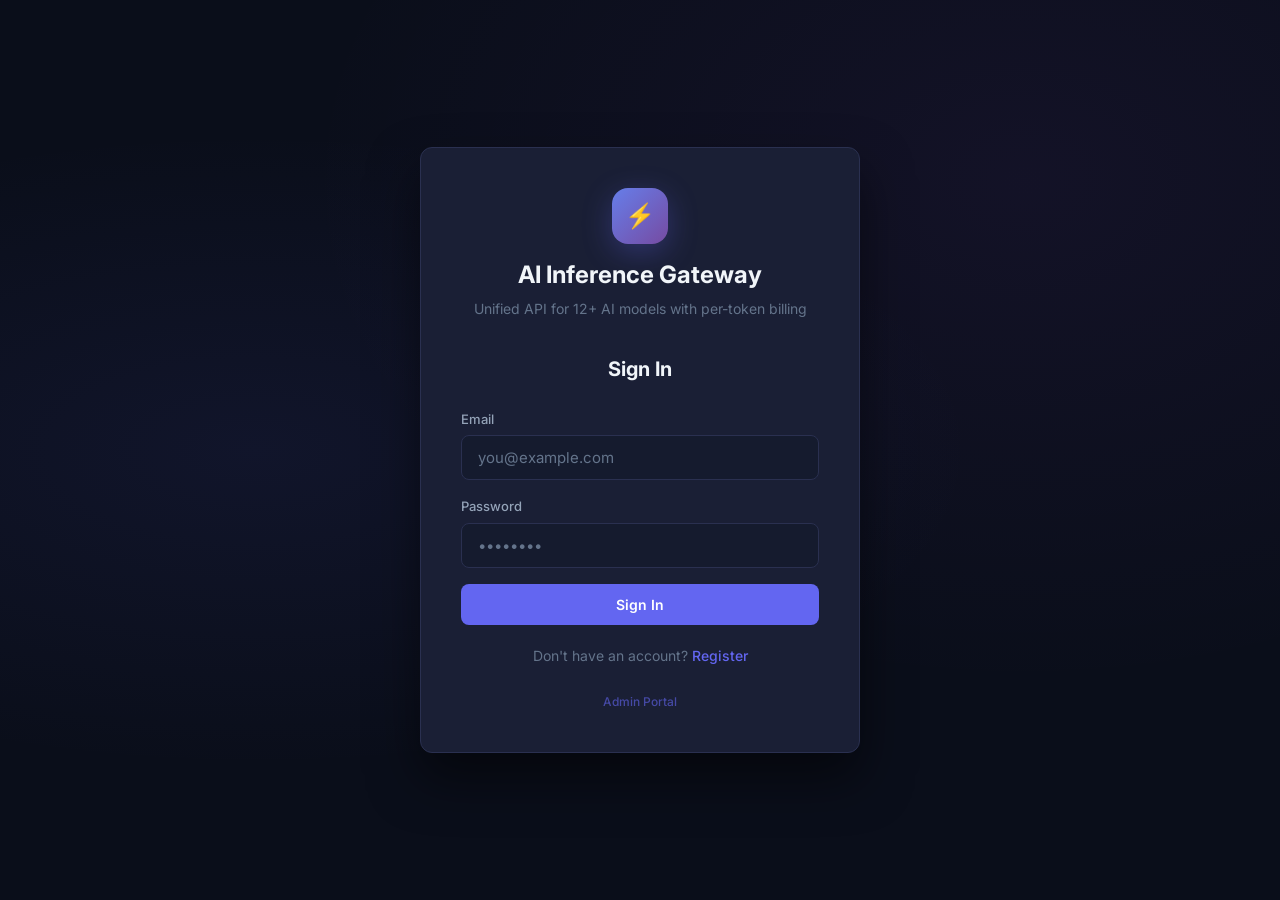
==== dashboard/index.html @ 4029fe37 "add dashboard" ====
<!DOCTYPE html>
<html lang="en">

<head>
    <meta charset="UTF-8">
    <meta name="viewport" content="width=device-width, initial-scale=1.0">
    <title>AI Inference Gateway — Dashboard</title>
    <meta name="description" content="Manage your AI inference API keys, usage, and billing.">
    <link rel="preconnect" href="https://fonts.googleapis.com">
    <link href="https://fonts.googleapis.com/css2?family=Inter:wght@300;400;500;600;700&display=swap" rel="stylesheet">
    <link rel="stylesheet" href="styles.css">
</head>

<body>
    <!-- Auth Screen -->
    <div id="auth-screen" class="auth-screen">
        <div class="auth-card">
            <div class="auth-logo">
                <div class="logo-icon">⚡</div>
                <h1>AI Inference Gateway</h1>
                <p class="subtitle">Unified API for 12+ AI models with per-token billing</p>
            </div>
            <div id="login-form" class="auth-form">
                <h2>Sign In</h2>
                <div class="form-group">
                    <label>Email</label>
                    <input type="email" id="login-email" placeholder="you@example.com" autocomplete="email">
                </div>
                <div class="form-group">
                    <label>Password</label>
                    <input type="password" id="login-password" placeholder="••••••••" autocomplete="current-password">
                </div>
                <button onclick="login()" class="btn btn-primary btn-full">Sign In</button>
                <div class="auth-switch">
                    Don't have an account? <a onclick="showRegister()">Register</a><br><br>
                    <a href="admin.html" style="font-size: 0.75rem; opacity: 0.6;">Admin Portal</a>
                </div>
            </div>
            <div id="register-form" class="auth-form" style="display:none">
                <h2>Create Account</h2>
                <div class="form-group">
                    <label>Email</label>
                    <input type="email" id="reg-email" placeholder="you@example.com">
                </div>
                <div class="form-group">
                    <label>Password</label>
                    <input type="password" id="reg-password" placeholder="Min 8 characters">
                </div>
                <div class="form-group">
                    <label>Display Name</label>
                    <input type="text" id="reg-name" placeholder="Your name">
                </div>
                <button onclick="register()" class="btn btn-primary btn-full">Create Account</button>
                <p class="auth-switch">Already have an account? <a onclick="showLogin()">Sign in</a></p>
            </div>
            <div id="api-key-reveal" class="api-key-reveal" style="display:none">
                <div class="alert alert-success">
                    <h3>🎉 Account Created!</h3>
                    <p>Your API key (save it now — it won't be shown again):</p>
                    <div class="api-key-box">
                        <code id="new-api-key"></code>
                        <button onclick="copyKey()" class="btn btn-sm">Copy</button>
                    </div>
                    <button onclick="proceedToDashboard()" class="btn btn-primary" style="margin-top:1rem">Continue to
                        Dashboard →</button>
                </div>
            </div>
            <div id="auth-error" class="alert alert-error" style="display:none"></div>
        </div>
    </div>

    <!-- Dashboard -->
    <div id="dashboard" class="dashboard" style="display:none">
        <!-- Sidebar -->
        <nav class="sidebar">
            <div class="sidebar-header">
                <div class="logo-icon small">⚡</div>
                <span>AI Gateway</span>
            </div>
            <ul class="nav-links">
                <li><a onclick="showTab('overview')" class="nav-link active" data-tab="overview">📊 Overview</a></li>
                <li><a onclick="showTab('keys')" class="nav-link" data-tab="keys">🔑 API Keys</a></li>
                <li><a onclick="showTab('usage')" class="nav-link" data-tab="usage">📈 Usage</a></li>
                <li><a onclick="showTab('billing')" class="nav-link" data-tab="billing">💳 Billing</a></li>
                <li><a onclick="showTab('docs')" class="nav-link" data-tab="docs">📚 API Docs</a></li>
            </ul>
            <div class="sidebar-footer">
                <div class="user-info">
                    <span id="user-email"></span>
                </div>
                <button onclick="logout()" class="btn btn-sm btn-ghost">Sign Out</button>
            </div>
        </nav>

        <!-- Main Content -->
        <main class="main-content">
            <!-- Overview Tab -->
            <section id="tab-overview" class="tab-content active">
                <div class="page-header">
                    <h1>Dashboard</h1>
                    <div class="balance-badge">
                        <span class="balance-label">Credits</span>
                        <span id="balance-display" class="balance-amount">—</span>
                    </div>
                </div>
                <div class="stats-grid">
                    <div class="stat-card gradient-blue">
                        <div class="stat-icon">🪙</div>
                        <div class="stat-info">
                            <div class="stat-value" id="stat-balance">—</div>
                            <div class="stat-label">Credit Balance</div>
                        </div>
                    </div>
                    <div class="stat-card gradient-purple">
                        <div class="stat-icon">📨</div>
                        <div class="stat-info">
                            <div class="stat-value" id="stat-requests">—</div>
                            <div class="stat-label">Requests (30d)</div>
                        </div>
                    </div>
                    <div class="stat-card gradient-green">
                        <div class="stat-icon">🔤</div>
                        <div class="stat-info">
                            <div class="stat-value" id="stat-tokens">—</div>
                            <div class="stat-label">Tokens Used (30d)</div>
                        </div>
                    </div>
                    <div class="stat-card gradient-orange">
                        <div class="stat-icon">⚡</div>
                        <div class="stat-info">
                            <div class="stat-value" id="stat-models">12+</div>
                            <div class="stat-label">Available Models</div>
                        </div>
                    </div>
                </div>

                <div class="card" style="margin-top:2rem">
                    <h2>Quick Start</h2>
                    <div class="code-block">
                        <pre><code>curl <span id="api-base-url"></span>/v1/chat/completions \
  -H "Content-Type: application/json" \
  -H "Authorization: Bearer YOUR_API_KEY" \
  -d '{
    "model": "gemini-2.0-flash",
    "messages": [{"role": "user", "content": "Hello!"}]
  }'</code></pre>
                    </div>
                    <p style="margin-top:1rem; color: var(--text-dim)">
                        Compatible with any OpenAI SDK. Just change the base URL and API key.
                    </p>
                </div>
            </section>

            <!-- API Keys Tab -->
            <section id="tab-keys" class="tab-content">
                <div class="page-header">
                    <h1>API Keys</h1>
                    <button onclick="createKey()" class="btn btn-primary">+ Create Key</button>
                </div>
                <div id="keys-list" class="keys-list"></div>
            </section>

            <!-- Usage Tab -->
            <section id="tab-usage" class="tab-content">
                <div class="page-header">
                    <h1>Usage Analytics</h1>
                </div>
                <div id="usage-summary" class="usage-table-container"></div>
                <h2 style="margin-top:2rem">Daily Breakdown</h2>
                <div id="usage-daily" class="usage-table-container"></div>
            </section>

            <!-- Billing Tab -->
            <section id="tab-billing" class="tab-content">
                <div class="page-header">
                    <h1>Buy Credits</h1>
                </div>
                <div id="packages-grid" class="packages-grid"></div>
                <h2 style="margin-top:2rem">Transaction History</h2>
                <div id="transactions-list" class="transactions-list"></div>
            </section>

            <!-- Docs Tab -->
            <section id="tab-docs" class="tab-content">
                <div class="page-header">
                    <h1>API Reference</h1>
                </div>
                <div class="card">
                    <h2>Base URL</h2>
                    <code class="inline-code" id="docs-base-url"></code>

                    <h2 style="margin-top:2rem">Authentication</h2>
                    <p>Pass your API key in the <code class="inline-code">Authorization</code> header:</p>
                    <div class="code-block">
                        <pre><code>Authorization: Bearer sk-inf-your-key-here</code></pre>
                    </div>

                    <h2 style="margin-top:2rem">Available Models</h2>
                    <table class="data-table">
                        <thead>
                            <tr>
                                <th>Model Name</th>
                                <th>Pricing (Input/Output per 1M)</th>
                            </tr>
                        </thead>
                        <tbody>
                            <tr>
                                <td>claude-opus*</td>
                                <td><span class="badge paid">$7.50 / $37.50</span></td>
                            </tr>
                            <tr>
                                <td>claude-sonnet*</td>
                                <td><span class="badge paid">$1.50 / $7.50</span></td>
                            </tr>
                            <tr>
                                <td>claude-haiku*</td>
                                <td><span class="badge free">$0.12 / $0.62</span></td>
                            </tr>
                            <tr>
                                <td>gemini-3.1-pro-high</td>
                                <td><span class="badge paid">$0.62 / $2.50</span></td>
                            </tr>
                            <tr>
                                <td>gemini-3.1-pro-low</td>
                                <td><span class="badge free">$0.17 / $0.52</span></td>
                            </tr>
                            <tr>
                                <td>gpt-4o</td>
                                <td><span class="badge paid">$1.25 / $5.00</span></td>
                            </tr>
                            <tr>
                                <td>deepseek-v3</td>
                                <td><span class="badge free">$0.10 / $0.20</span></td>
                            </tr>
                            <tr>
                                <td>deepseek-r1</td>
                                <td><span class="badge free">$0.10 / $0.20</span></td>
                            </tr>
                            <tr>
                                <td>gemini-3.0-flash</td>
                                <td><span class="badge free">$0.05 / $0.20</span></td>
                            </tr>
                            <tr>
                                <td>gemini-2.0-flash</td>
                                <td><span class="badge free">$0.05 / $0.20</span></td>
                            </tr>
                            <tr>
                                <td>qwen3-coder-plus</td>
                                <td><span class="badge free">$0.10 / $0.30</span></td>
                            </tr>
                        </tbody>
                    </table>

                    <h2 style="margin-top:2rem">Chat Completion</h2>
                    <p><code class="inline-code">POST /v1/chat/completions</code></p>
                    <div class="code-block">
                        <pre><code>{
  "model": "claude-sonnet-4-6",
  "messages": [
    {"role": "system", "content": "You are a helpful assistant."},
    {"role": "user", "content": "Explain quantum computing"}
  ],
  "temperature": 0.7,
  "max_tokens": 1000,
  "stream": false
}</code></pre>
                    </div>

                    <h2 style="margin-top:2rem">Python SDK Example</h2>
                    <div class="code-block">
                        <pre><code>from openai import OpenAI

client = OpenAI(
    api_key="sk-inf-your-key-here",
    base_url="<span class="docs-url-placeholder"></span>/v1"
)

response = client.chat.completions.create(
    model="gemini-3.0-pro",
    messages=[{"role": "user", "content": "Hello!"}]
)
print(response.choices[0].message.content)</code></pre>
                    </div>

                    <h2 style="margin-top:2rem">Service Reliability</h2>
                    <div class="card" style="background: var(--bg-secondary); border: 1px solid var(--border)">
                        <p>Our gateway uses a multi-layered infrastructure to ensure 99.9% availability:
                        </p>
                        <ol style="margin: 1rem 0; padding-left: 1.5rem; color: var(--text-secondary)">
                            <li>Requests are balanced across a distributed pool of processing nodes.</li>
                            <li>If a node becomes busy or goes offline, our system instantly redirects your request to a
                                healthy alternative.</li>
                            <li>Integrated load-bearing ensures that even during high-traffic periods, your API calls
                                remain responsive.</li>
                            <li>Periodic health checks proactively monitor all nodes to guarantee consistent
                                performance.</li>
                        </ol>
                        <p style="color: var(--text-dim)">This architecture provides a seamless experience without
                            manual endpoint management.</p>
                    </div>
                </div>
            </section>
        </main>
    </div>

    <script src="app.js"></script>
</body>

</html>
---- dashboard/styles.css ----
/* ============================================
   AI Inference Gateway — Dashboard Styles
   ============================================ */

:root {
    --bg-primary: #0a0e1a;
    --bg-secondary: #111827;
    --bg-card: #1a1f35;
    --bg-card-hover: #222845;
    --bg-input: #151b2e;
    --border: #2a3050;
    --border-focus: #6366f1;
    --text-primary: #f1f5f9;
    --text-secondary: #94a3b8;
    --text-dim: #64748b;
    --accent: #6366f1;
    --accent-hover: #818cf8;
    --accent-glow: rgba(99, 102, 241, 0.15);
    --success: #10b981;
    --error: #ef4444;
    --warning: #f59e0b;
    --gradient-blue: linear-gradient(135deg, #667eea 0%, #764ba2 100%);
    --gradient-purple: linear-gradient(135deg, #a855f7 0%, #6366f1 100%);
    --gradient-green: linear-gradient(135deg, #10b981 0%, #059669 100%);
    --gradient-orange: linear-gradient(135deg, #f59e0b 0%, #ef4444 100%);
    --sidebar-width: 260px;
    --radius: 12px;
    --radius-sm: 8px;
}

*, *::before, *::after { box-sizing: border-box; margin: 0; padding: 0; }

body {
    font-family: 'Inter', -apple-system, BlinkMacSystemFont, sans-serif;
    background: var(--bg-primary);
    color: var(--text-primary);
    line-height: 1.6;
    min-height: 100vh;
}

/* ---- Auth Screen ---- */
.auth-screen {
    min-height: 100vh;
    display: flex;
    align-items: center;
    justify-content: center;
    background: var(--bg-primary);
    background-image: 
        radial-gradient(ellipse at 20% 50%, rgba(99, 102, 241, 0.08) 0%, transparent 50%),
        radial-gradient(ellipse at 80% 20%, rgba(168, 85, 247, 0.06) 0%, transparent 50%);
}

.auth-card {
    background: var(--bg-card);
    border: 1px solid var(--border);
    border-radius: var(--radius);
    padding: 2.5rem;
    width: 100%;
    max-width: 440px;
    box-shadow: 0 25px 50px rgba(0, 0, 0, 0.5);
}

.auth-logo { text-align: center; margin-bottom: 2rem; }
.auth-logo h1 { font-size: 1.5rem; font-weight: 700; margin-top: 0.75rem; }
.auth-logo .subtitle { color: var(--text-dim); font-size: 0.875rem; margin-top: 0.25rem; }

.logo-icon {
    width: 56px; height: 56px; border-radius: 16px;
    background: var(--gradient-blue);
    display: inline-flex; align-items: center; justify-content: center;
    font-size: 1.5rem;
    box-shadow: 0 8px 30px rgba(99, 102, 241, 0.3);
}
.logo-icon.small { width: 36px; height: 36px; border-radius: 10px; font-size: 1rem; }

.auth-form h2 { font-size: 1.25rem; margin-bottom: 1.5rem; text-align: center; }

.form-group { margin-bottom: 1rem; }
.form-group label { display: block; font-size: 0.8125rem; font-weight: 500; color: var(--text-secondary); margin-bottom: 0.375rem; }
.form-group input {
    width: 100%; padding: 0.75rem 1rem; background: var(--bg-input);
    border: 1px solid var(--border); border-radius: var(--radius-sm);
    color: var(--text-primary); font-size: 0.9375rem; transition: border-color 0.2s;
    font-family: inherit;
}
.form-group input:focus { outline: none; border-color: var(--border-focus); box-shadow: 0 0 0 3px var(--accent-glow); }
.form-group input::placeholder { color: var(--text-dim); }

.auth-switch { text-align: center; margin-top: 1.25rem; color: var(--text-dim); font-size: 0.875rem; }
.auth-switch a { color: var(--accent); cursor: pointer; text-decoration: none; font-weight: 500; }
.auth-switch a:hover { color: var(--accent-hover); }

.api-key-reveal { margin-top: 1rem; }
.api-key-box {
    background: var(--bg-input); border: 1px solid var(--border);
    border-radius: var(--radius-sm); padding: 0.75rem 1rem;
    display: flex; align-items: center; gap: 0.5rem; margin-top: 0.75rem;
    overflow: hidden;
}
.api-key-box code { flex: 1; font-size: 0.8125rem; word-break: break-all; color: var(--success); }

/* ---- Buttons ---- */
.btn {
    padding: 0.625rem 1.25rem; border: none; border-radius: var(--radius-sm);
    font-family: inherit; font-size: 0.875rem; font-weight: 600;
    cursor: pointer; transition: all 0.2s; display: inline-flex;
    align-items: center; gap: 0.5rem;
}
.btn-primary { background: var(--accent); color: white; }
.btn-primary:hover { background: var(--accent-hover); transform: translateY(-1px); box-shadow: 0 4px 15px rgba(99, 102, 241, 0.4); }
.btn-full { width: 100%; justify-content: center; padding: 0.75rem; }
.btn-sm { padding: 0.375rem 0.75rem; font-size: 0.8125rem; }
.btn-ghost { background: transparent; color: var(--text-secondary); border: 1px solid var(--border); }
.btn-ghost:hover { color: var(--text-primary); border-color: var(--text-secondary); }
.btn-danger { background: var(--error); color: white; }
.btn-danger:hover { opacity: 0.9; }
.btn-success { background: var(--success); color: white; }
.btn-success:hover { opacity: 0.9; }

/* ---- Alerts ---- */
.alert { padding: 1rem 1.25rem; border-radius: var(--radius-sm); font-size: 0.875rem; }
.alert h3 { margin-bottom: 0.5rem; }
.alert-success { background: rgba(16, 185, 129, 0.1); border: 1px solid rgba(16, 185, 129, 0.3); color: var(--success); }
.alert-error { background: rgba(239, 68, 68, 0.1); border: 1px solid rgba(239, 68, 68, 0.3); color: var(--error); margin-top: 1rem; }

/* ---- Dashboard Layout ---- */
.dashboard { display: flex; min-height: 100vh; }

.sidebar {
    width: var(--sidebar-width); background: var(--bg-secondary);
    border-right: 1px solid var(--border); display: flex;
    flex-direction: column; position: fixed; height: 100vh; z-index: 10;
}
.sidebar-header {
    padding: 1.25rem 1.5rem; display: flex; align-items: center; gap: 0.75rem;
    font-weight: 700; font-size: 1.0625rem; border-bottom: 1px solid var(--border);
}
.nav-links { list-style: none; padding: 1rem 0.75rem; flex: 1; }
.nav-link {
    display: block; padding: 0.625rem 1rem; border-radius: var(--radius-sm);
    color: var(--text-secondary); text-decoration: none; font-size: 0.9375rem;
    font-weight: 500; cursor: pointer; transition: all 0.15s; margin-bottom: 0.25rem;
}
.nav-link:hover { color: var(--text-primary); background: var(--bg-card); }
.nav-link.active { color: var(--accent); background: var(--accent-glow); }

.sidebar-footer { padding: 1rem 1.5rem; border-top: 1px solid var(--border); }
.user-info { font-size: 0.8125rem; color: var(--text-dim); margin-bottom: 0.5rem; overflow: hidden; text-overflow: ellipsis; white-space: nowrap; }

.main-content { margin-left: var(--sidebar-width); flex: 1; padding: 2rem; max-width: 1200px; }

.page-header { display: flex; align-items: center; justify-content: space-between; margin-bottom: 2rem; flex-wrap: wrap; gap: 1rem; }
.page-header h1 { font-size: 1.75rem; font-weight: 700; }

.balance-badge {
    background: var(--bg-card); border: 1px solid var(--border); border-radius: 100px;
    padding: 0.5rem 1.25rem; display: flex; align-items: center; gap: 0.75rem;
}
.balance-label { font-size: 0.8125rem; color: var(--text-dim); }
.balance-amount { font-size: 1.125rem; font-weight: 700; color: var(--success); }

/* ---- Tab Content ---- */
.tab-content { display: none; animation: fadeIn 0.3s ease; }
.tab-content.active { display: block; }
@keyframes fadeIn { from { opacity: 0; transform: translateY(8px); } to { opacity: 1; transform: translateY(0); } }

/* ---- Stat Cards ---- */
.stats-grid { display: grid; grid-template-columns: repeat(auto-fit, minmax(240px, 1fr)); gap: 1.25rem; }
.stat-card {
    border-radius: var(--radius); padding: 1.5rem;
    display: flex; align-items: center; gap: 1.25rem;
    position: relative; overflow: hidden;
}
.stat-card::after {
    content: ''; position: absolute; inset: 0;
    background: rgba(0,0,0,0.1); pointer-events: none;
}
.gradient-blue { background: var(--gradient-blue); }
.gradient-purple { background: var(--gradient-purple); }
.gradient-green { background: var(--gradient-green); }
.gradient-orange { background: var(--gradient-orange); }
.stat-icon { font-size: 2rem; z-index: 1; }
.stat-info { z-index: 1; }
.stat-value { font-size: 1.5rem; font-weight: 700; }
.stat-label { font-size: 0.8125rem; opacity: 0.85; margin-top: 0.125rem; }

/* ---- Cards ---- */
.card {
    background: var(--bg-card); border: 1px solid var(--border);
    border-radius: var(--radius); padding: 1.5rem;
}
.card h2 { font-size: 1.125rem; margin-bottom: 1rem; }

/* ---- Code Block ---- */
.code-block {
    background: var(--bg-input); border: 1px solid var(--border);
    border-radius: var(--radius-sm); padding: 1.25rem; overflow-x: auto;
}
.code-block pre { margin: 0; }
.code-block code { font-family: 'JetBrains Mono', 'Fira Code', monospace; font-size: 0.8125rem; color: var(--text-secondary); line-height: 1.6; }
.inline-code { background: var(--bg-input); padding: 0.125rem 0.5rem; border-radius: 4px; font-family: monospace; font-size: 0.875rem; color: var(--accent); }

/* ---- Keys List ---- */
.key-card {
    background: var(--bg-card); border: 1px solid var(--border);
    border-radius: var(--radius-sm); padding: 1.25rem;
    display: flex; align-items: center; justify-content: space-between;
    margin-bottom: 0.75rem; transition: border-color 0.2s;
}
.key-card:hover { border-color: var(--accent); }
.key-info h3 { font-size: 0.9375rem; font-weight: 600; }
.key-meta { font-size: 0.8125rem; color: var(--text-dim); margin-top: 0.25rem; }
.key-prefix { font-family: monospace; color: var(--accent); }
.key-actions { display: flex; gap: 0.5rem; }

/* ---- Tables ---- */
.data-table { width: 100%; border-collapse: collapse; }
.data-table th, .data-table td { padding: 0.75rem 1rem; text-align: left; border-bottom: 1px solid var(--border); font-size: 0.875rem; }
.data-table th { color: var(--text-dim); font-weight: 600; font-size: 0.8125rem; text-transform: uppercase; letter-spacing: 0.5px; }
.data-table tr:hover td { background: var(--bg-card-hover); }

.badge {
    display: inline-block; padding: 0.125rem 0.625rem; border-radius: 100px;
    font-size: 0.75rem; font-weight: 600;
}
.badge.free { background: rgba(16, 185, 129, 0.15); color: var(--success); }
.badge.paid { background: rgba(245, 158, 11, 0.15); color: var(--warning); }
.badge.auto { background: rgba(99, 102, 241, 0.15); color: var(--accent); }

/* ---- Packages Grid ---- */
.packages-grid { display: grid; grid-template-columns: repeat(auto-fit, minmax(260px, 1fr)); gap: 1.25rem; }
.package-card {
    background: var(--bg-card); border: 1px solid var(--border);
    border-radius: var(--radius); padding: 2rem; text-align: center;
    transition: all 0.2s;
}
.package-card:hover { border-color: var(--accent); transform: translateY(-2px); box-shadow: 0 8px 30px rgba(0,0,0,0.3); }
.package-name { font-size: 1.25rem; font-weight: 700; margin-bottom: 0.25rem; }
.package-credits { font-size: 2rem; font-weight: 700; color: var(--accent); margin: 1rem 0; }
.package-credits span { font-size: 0.875rem; color: var(--text-dim); font-weight: 400; }
.package-price { font-size: 1.125rem; color: var(--text-secondary); margin-bottom: 1.5rem; }

/* ---- Transactions ---- */
.tx-item {
    display: flex; justify-content: space-between; align-items: center;
    padding: 0.75rem 0; border-bottom: 1px solid var(--border);
    font-size: 0.875rem;
}
.tx-amount.positive { color: var(--success); }
.tx-amount.negative { color: var(--error); }
.tx-desc { color: var(--text-secondary); }
.tx-date { color: var(--text-dim); font-size: 0.8125rem; }

/* ---- Usage Table Container ---- */
.usage-table-container { overflow-x: auto; }

/* ---- Responsive ---- */
@media (max-width: 768px) {
    .sidebar { display: none; }
    .main-content { margin-left: 0; padding: 1rem; }
    .stats-grid { grid-template-columns: 1fr 1fr; }
    .page-header { flex-direction: column; align-items: flex-start; }
}
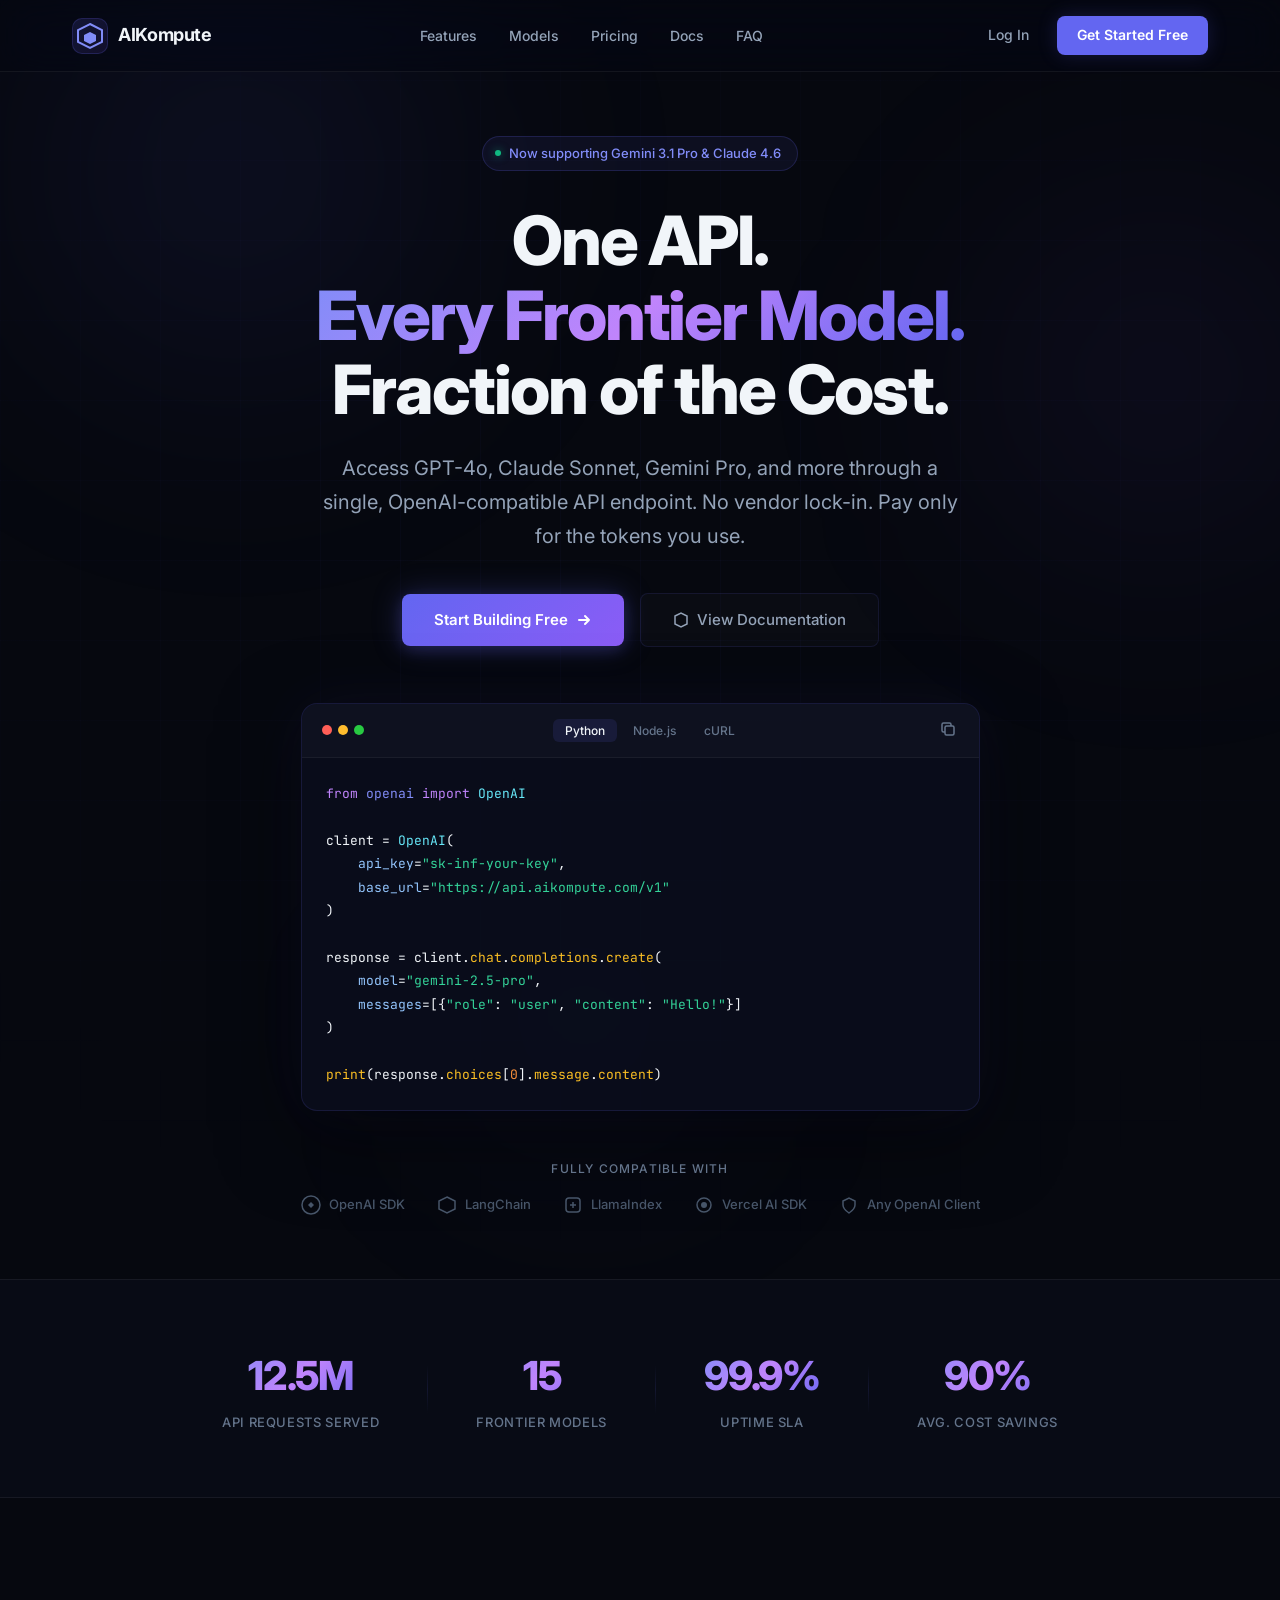
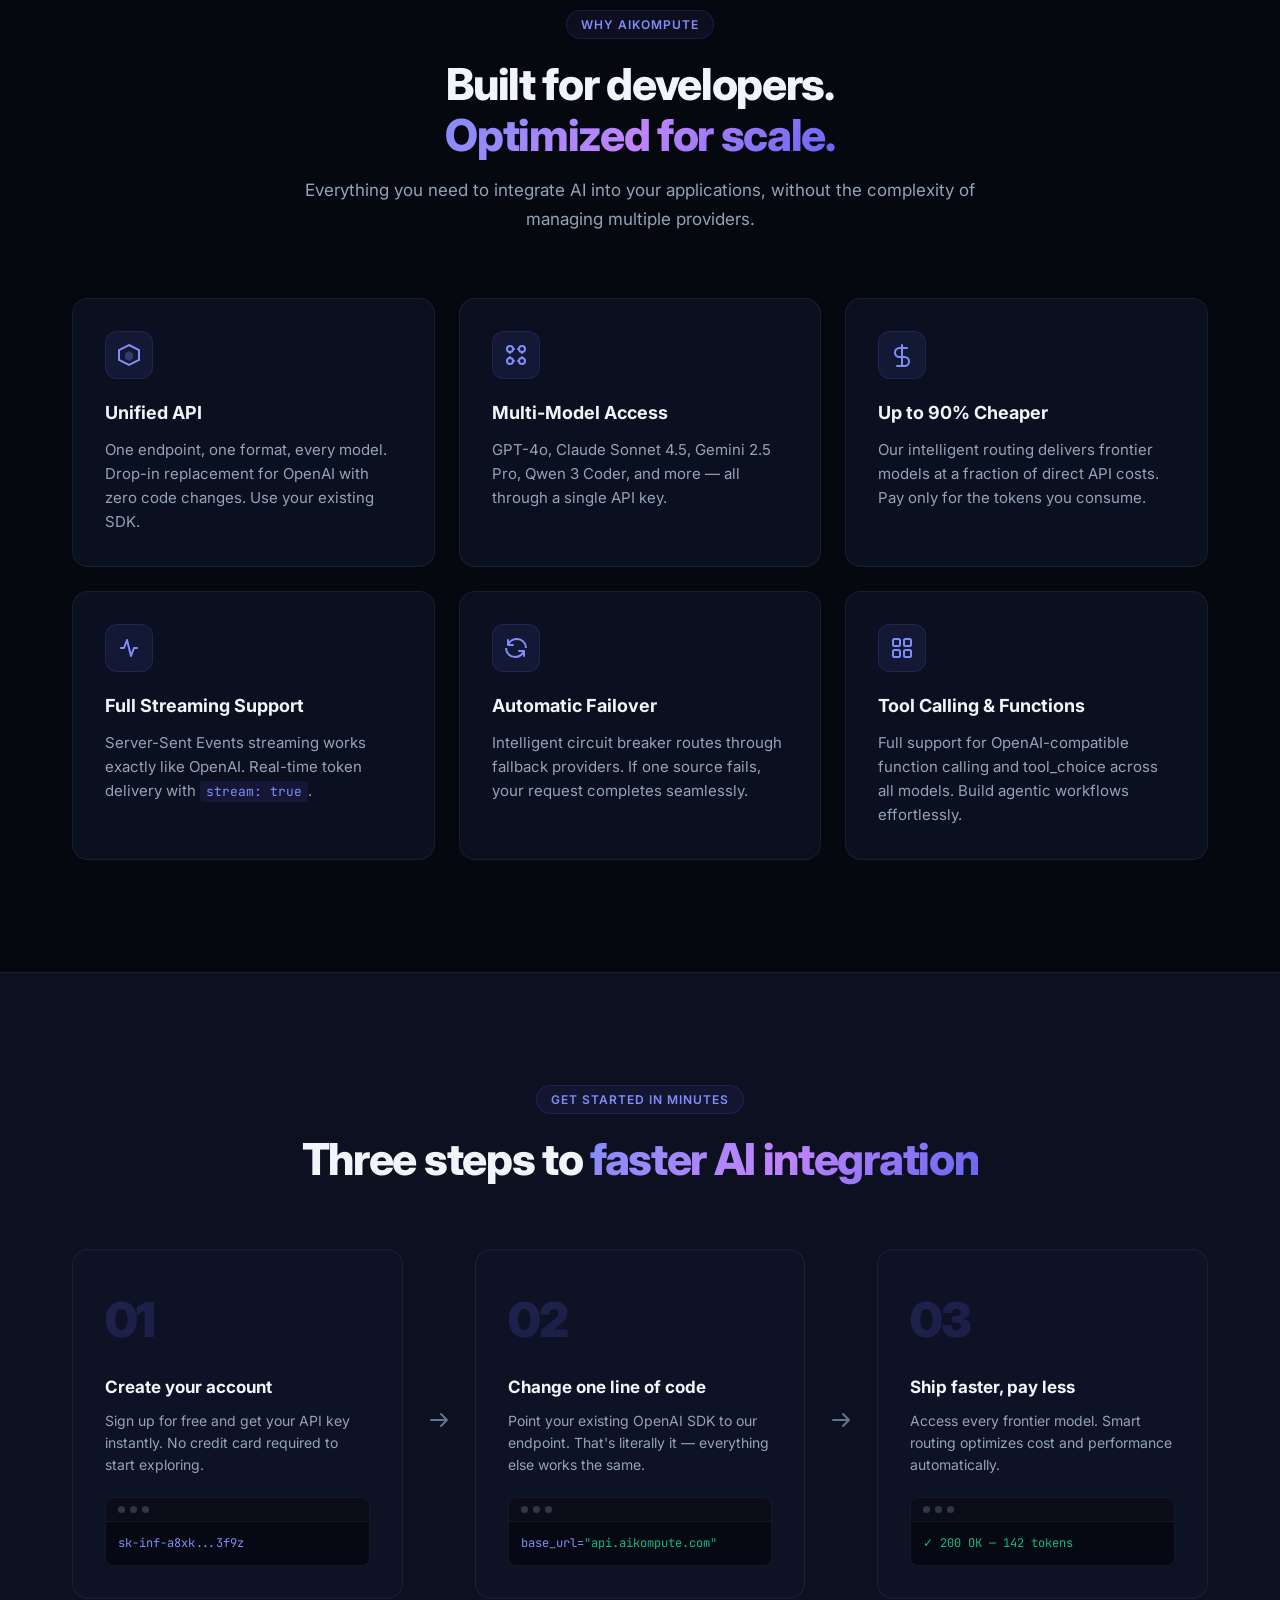
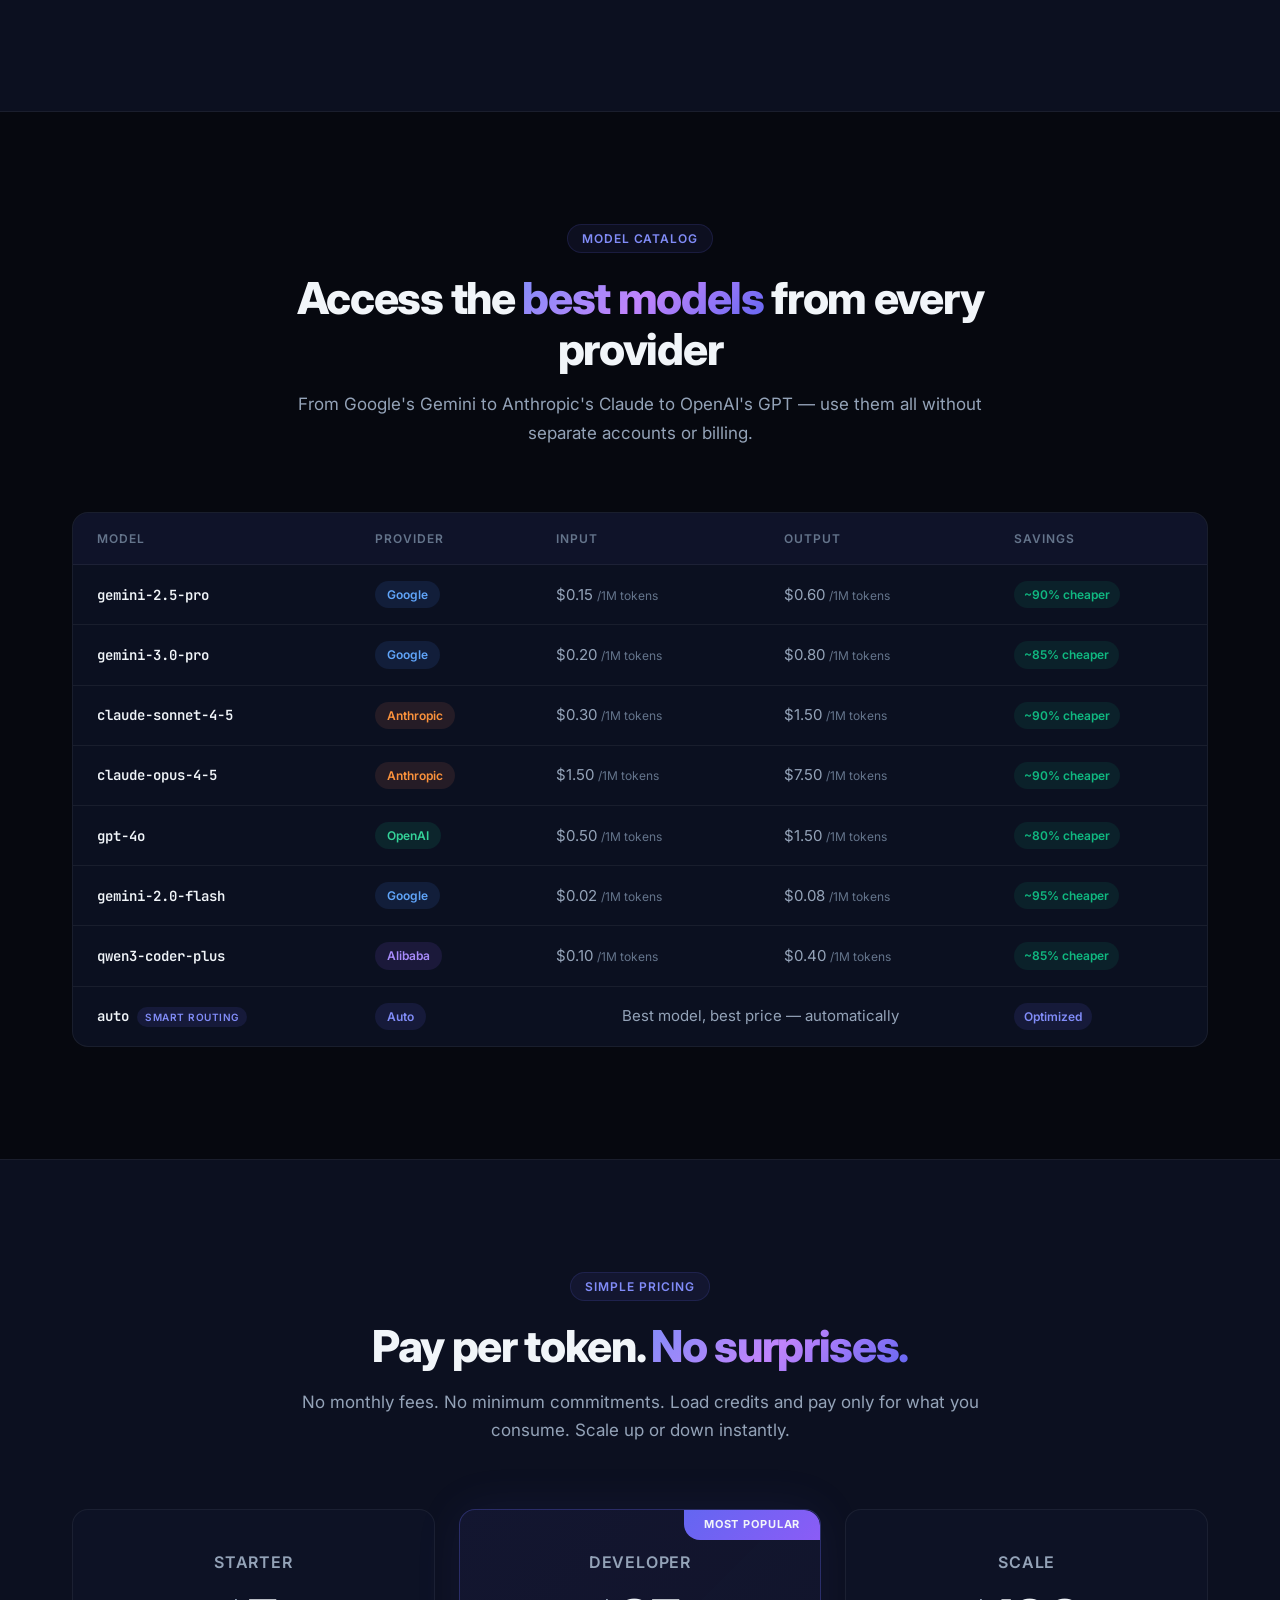
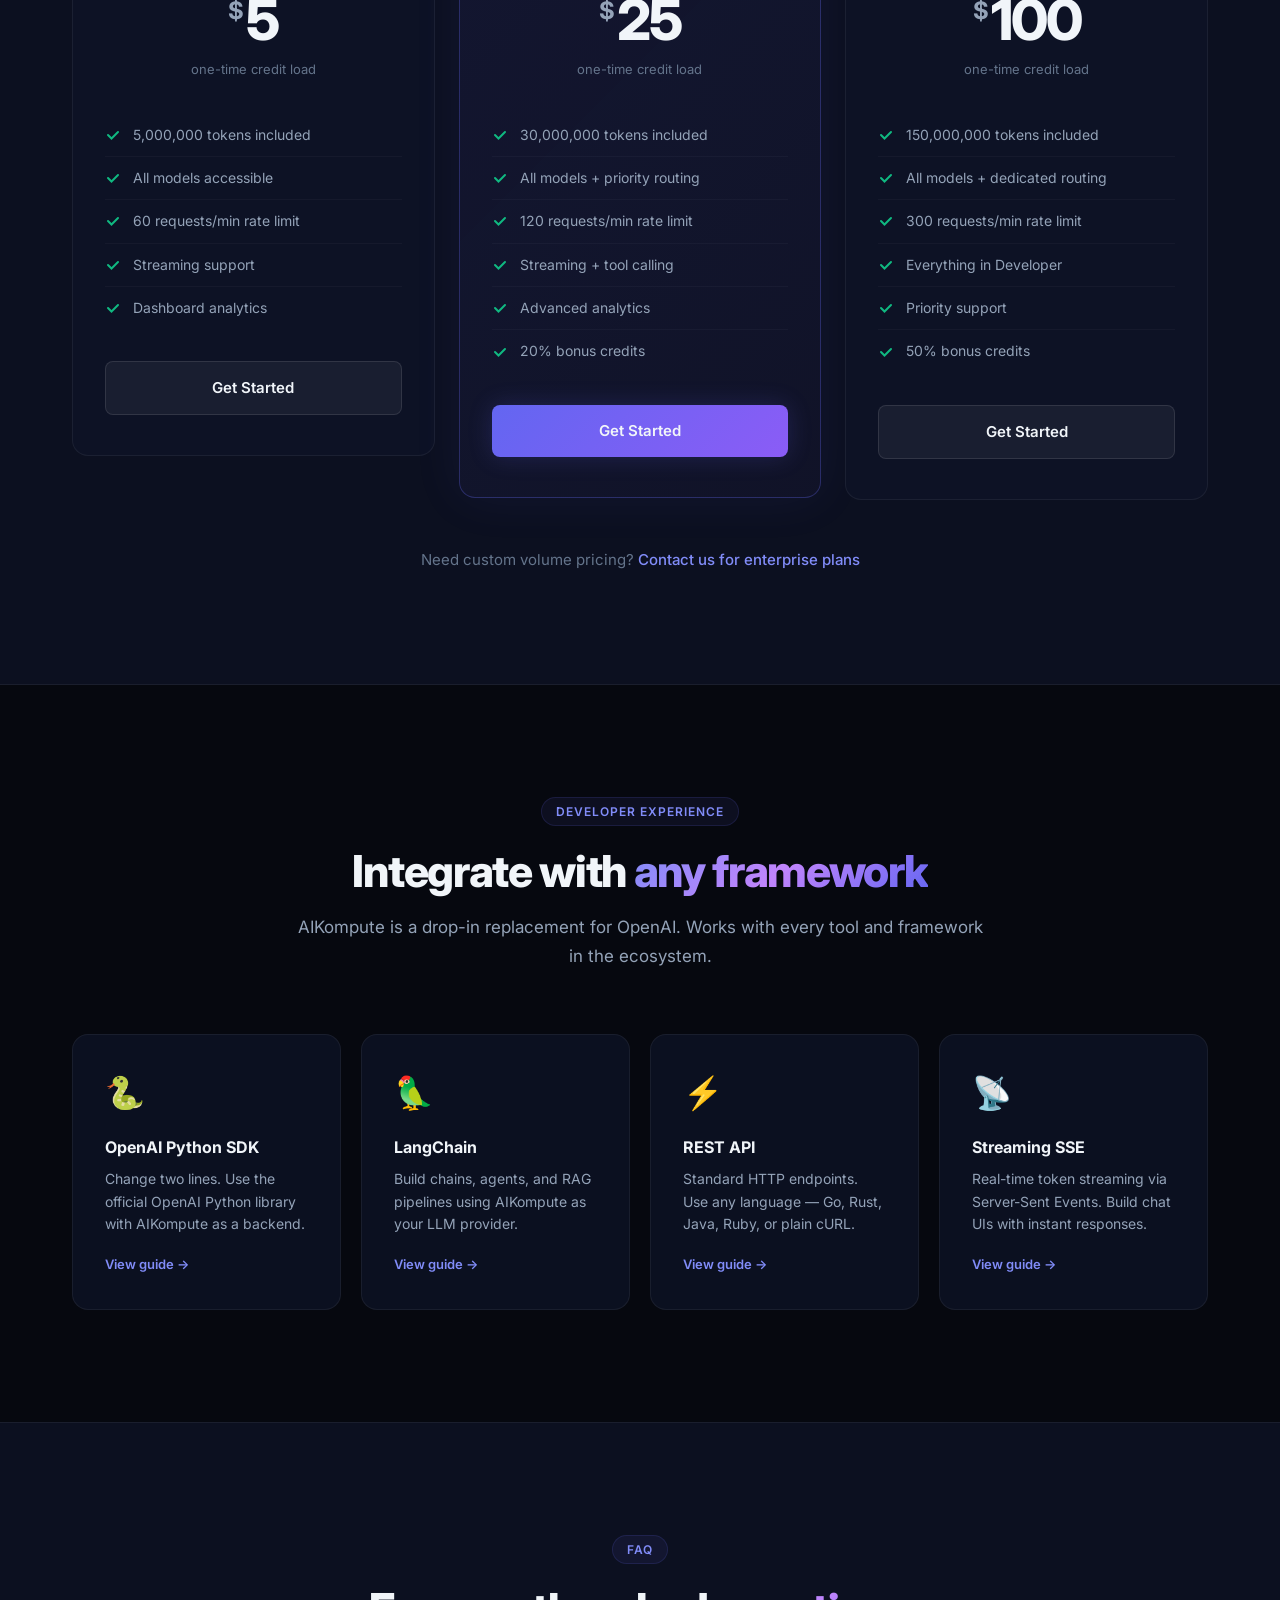
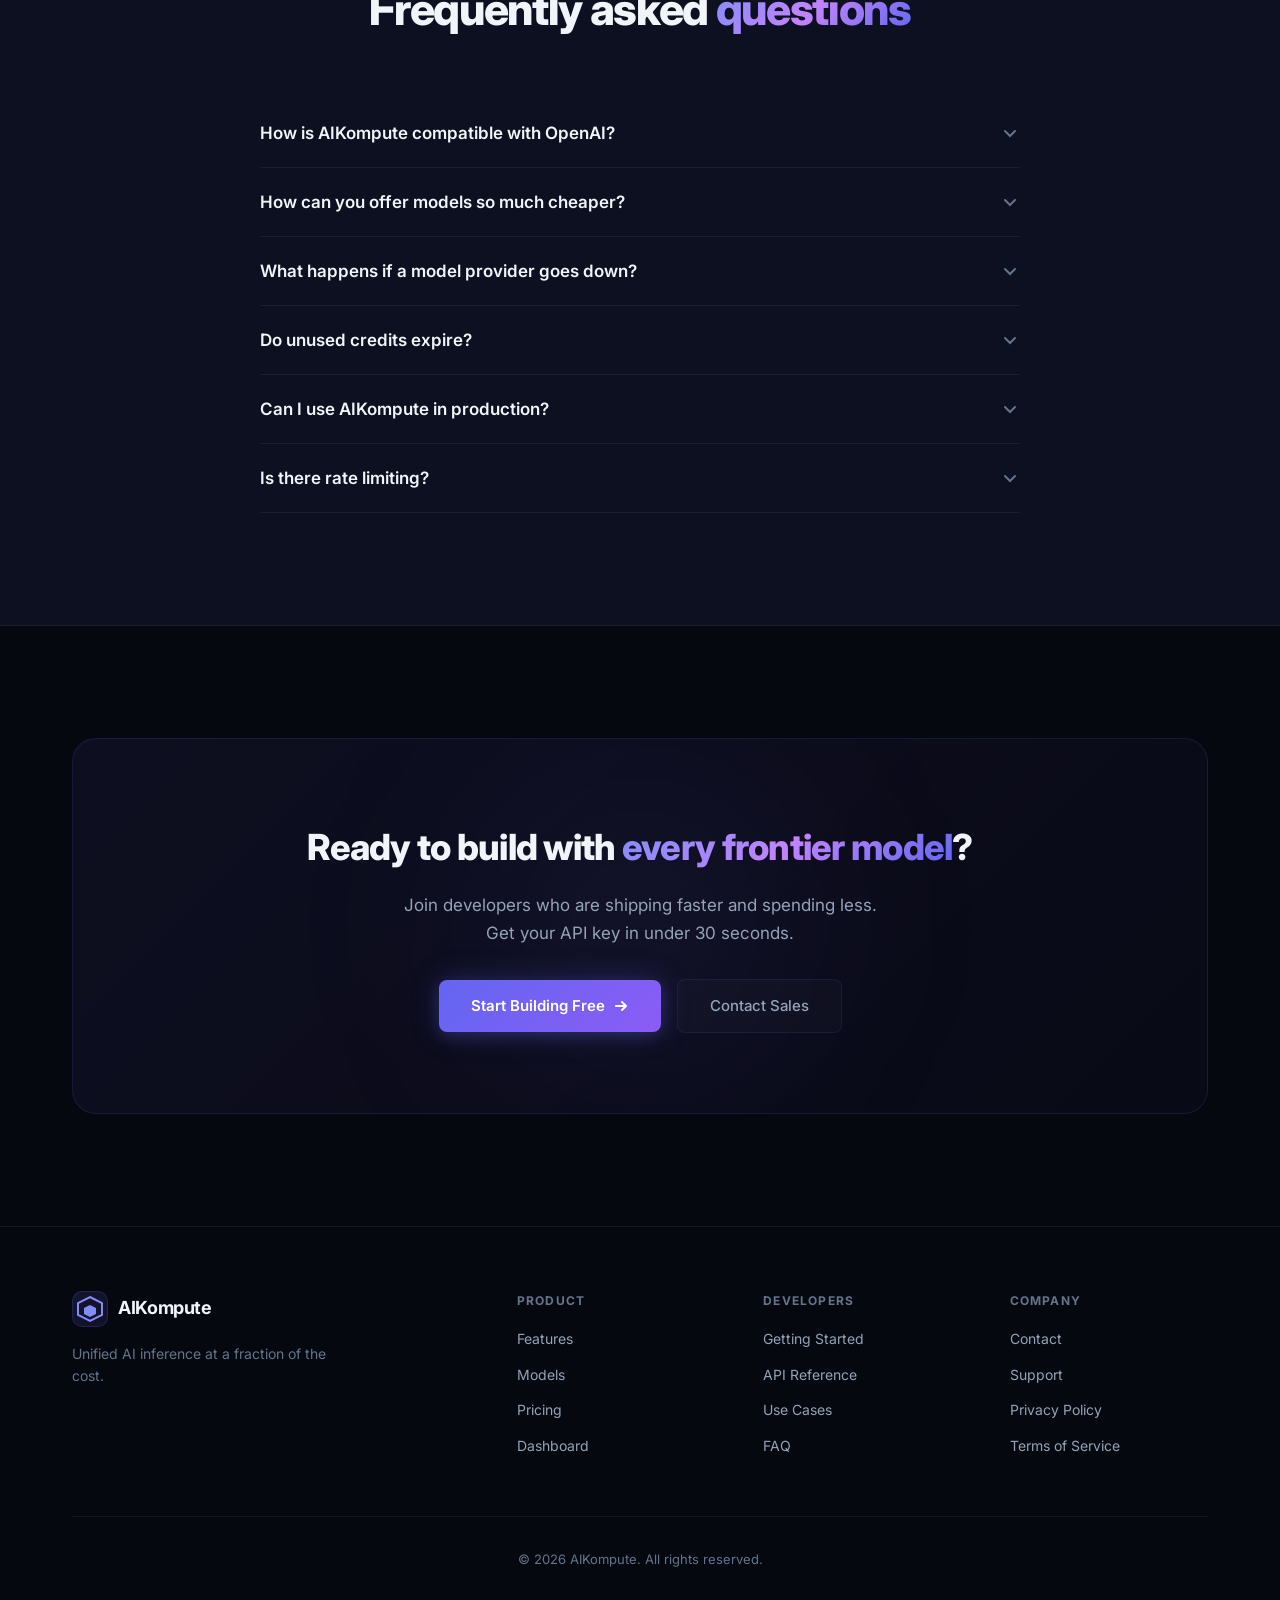
==== commit 28174b68: "docs: agent update to landing page migration and route setup" ====
--- a/dashboard/index.html
+++ b/dashboard/index.html
@@ -1,309 +1,627 @@
 <!DOCTYPE html>
 <html lang="en">
-
 <head>
     <meta charset="UTF-8">
     <meta name="viewport" content="width=device-width, initial-scale=1.0">
-    <title>AI Inference Gateway — Dashboard</title>
-    <meta name="description" content="Manage your AI inference API keys, usage, and billing.">
+    <meta name="description" content="AIKompute — Access top-tier AI models like GPT-4o, Claude, and Gemini through one unified, OpenAI-compatible API. Pay only for what you use with transparent per-token pricing.">
+    <meta name="keywords" content="AI API, GPT-4o, Claude, Gemini, OpenAI compatible, inference API, AI gateway, cheap AI API, developer API">
+    <meta name="author" content="AIKompute">
+    <meta property="og:title" content="AIKompute — Unified AI API Platform">
+    <meta property="og:description" content="One API key. Every frontier model. Fraction of the cost.">
+    <meta property="og:type" content="website">
+    <meta property="og:url" content="https://aikompute.com">
+    <title>AIKompute — Unified AI Inference API | GPT-4o, Claude, Gemini</title>
     <link rel="preconnect" href="https://fonts.googleapis.com">
-    <link href="https://fonts.googleapis.com/css2?family=Inter:wght@300;400;500;600;700&display=swap" rel="stylesheet">
-    <link rel="stylesheet" href="styles.css">
+    <link rel="preconnect" href="https://fonts.gstatic.com" crossorigin>
+    <link href="https://fonts.googleapis.com/css2?family=Inter:wght@300;400;500;600;700;800;900&family=JetBrains+Mono:wght@400;500;600&display=swap" rel="stylesheet">
+    <link rel="stylesheet" href="landing.css">
 </head>
-
 <body>
-    <!-- Auth Screen -->
-    <div id="auth-screen" class="auth-screen">
-        <div class="auth-card">
-            <div class="auth-logo">
-                <div class="logo-icon">⚡</div>
-                <h1>AI Inference Gateway</h1>
-                <p class="subtitle">Unified API for 12+ AI models with per-token billing</p>
-            </div>
-            <div id="login-form" class="auth-form">
-                <h2>Sign In</h2>
-                <div class="form-group">
-                    <label>Email</label>
-                    <input type="email" id="login-email" placeholder="you@example.com" autocomplete="email">
-                </div>
-                <div class="form-group">
-                    <label>Password</label>
-                    <input type="password" id="login-password" placeholder="••••••••" autocomplete="current-password">
-                </div>
-                <button onclick="login()" class="btn btn-primary btn-full">Sign In</button>
-                <div class="auth-switch">
-                    Don't have an account? <a onclick="showRegister()">Register</a><br><br>
-                    <a href="admin.html" style="font-size: 0.75rem; opacity: 0.6;">Admin Portal</a>
-                </div>
-            </div>
-            <div id="register-form" class="auth-form" style="display:none">
-                <h2>Create Account</h2>
-                <div class="form-group">
-                    <label>Email</label>
-                    <input type="email" id="reg-email" placeholder="you@example.com">
-                </div>
-                <div class="form-group">
-                    <label>Password</label>
-                    <input type="password" id="reg-password" placeholder="Min 8 characters">
-                </div>
-                <div class="form-group">
-                    <label>Display Name</label>
-                    <input type="text" id="reg-name" placeholder="Your name">
-                </div>
-                <button onclick="register()" class="btn btn-primary btn-full">Create Account</button>
-                <p class="auth-switch">Already have an account? <a onclick="showLogin()">Sign in</a></p>
-            </div>
-            <div id="api-key-reveal" class="api-key-reveal" style="display:none">
-                <div class="alert alert-success">
-                    <h3>🎉 Account Created!</h3>
-                    <p>Your API key (save it now — it won't be shown again):</p>
-                    <div class="api-key-box">
-                        <code id="new-api-key"></code>
-                        <button onclick="copyKey()" class="btn btn-sm">Copy</button>
-                    </div>
-                    <button onclick="proceedToDashboard()" class="btn btn-primary" style="margin-top:1rem">Continue to
-                        Dashboard →</button>
-                </div>
-            </div>
-            <div id="auth-error" class="alert alert-error" style="display:none"></div>
-        </div>
-    </div>
-
-    <!-- Dashboard -->
-    <div id="dashboard" class="dashboard" style="display:none">
-        <!-- Sidebar -->
-        <nav class="sidebar">
-            <div class="sidebar-header">
-                <div class="logo-icon small">⚡</div>
-                <span>AI Gateway</span>
-            </div>
-            <ul class="nav-links">
-                <li><a onclick="showTab('overview')" class="nav-link active" data-tab="overview">📊 Overview</a></li>
-                <li><a onclick="showTab('keys')" class="nav-link" data-tab="keys">🔑 API Keys</a></li>
-                <li><a onclick="showTab('usage')" class="nav-link" data-tab="usage">📈 Usage</a></li>
-                <li><a onclick="showTab('billing')" class="nav-link" data-tab="billing">💳 Billing</a></li>
-                <li><a onclick="showTab('docs')" class="nav-link" data-tab="docs">📚 API Docs</a></li>
+
+    <!-- ======================== NAVIGATION ======================== -->
+    <nav class="navbar" id="navbar">
+        <div class="nav-container">
+            <a href="#" class="nav-logo" id="nav-logo">
+                <div class="logo-mark">
+                    <svg width="28" height="28" viewBox="0 0 28 28" fill="none">
+                        <path d="M14 2L26 8V20L14 26L2 20V8L14 2Z" stroke="url(#logoGrad)" stroke-width="2" fill="none"/>
+                        <path d="M14 10L20 13V19L14 22L8 19V13L14 10Z" fill="url(#logoGrad)"/>
+                        <defs><linearGradient id="logoGrad" x1="2" y1="2" x2="26" y2="26"><stop stop-color="#818cf8"/><stop offset="1" stop-color="#6366f1"/></linearGradient></defs>
+                    </svg>
+                </div>
+                <span>AIKompute</span>
+            </a>
+            <ul class="nav-links" id="nav-links">
+                <li><a href="#features" class="nav-link">Features</a></li>
+                <li><a href="#models" class="nav-link">Models</a></li>
+                <li><a href="#pricing" class="nav-link">Pricing</a></li>
+                <li><a href="#docs" class="nav-link">Docs</a></li>
+                <li><a href="#faq" class="nav-link">FAQ</a></li>
             </ul>
-            <div class="sidebar-footer">
-                <div class="user-info">
-                    <span id="user-email"></span>
-                </div>
-                <button onclick="logout()" class="btn btn-sm btn-ghost">Sign Out</button>
-            </div>
-        </nav>
-
-        <!-- Main Content -->
-        <main class="main-content">
-            <!-- Overview Tab -->
-            <section id="tab-overview" class="tab-content active">
-                <div class="page-header">
-                    <h1>Dashboard</h1>
-                    <div class="balance-badge">
-                        <span class="balance-label">Credits</span>
-                        <span id="balance-display" class="balance-amount">—</span>
-                    </div>
-                </div>
-                <div class="stats-grid">
-                    <div class="stat-card gradient-blue">
-                        <div class="stat-icon">🪙</div>
-                        <div class="stat-info">
-                            <div class="stat-value" id="stat-balance">—</div>
-                            <div class="stat-label">Credit Balance</div>
-                        </div>
-                    </div>
-                    <div class="stat-card gradient-purple">
-                        <div class="stat-icon">📨</div>
-                        <div class="stat-info">
-                            <div class="stat-value" id="stat-requests">—</div>
-                            <div class="stat-label">Requests (30d)</div>
-                        </div>
-                    </div>
-                    <div class="stat-card gradient-green">
-                        <div class="stat-icon">🔤</div>
-                        <div class="stat-info">
-                            <div class="stat-value" id="stat-tokens">—</div>
-                            <div class="stat-label">Tokens Used (30d)</div>
-                        </div>
-                    </div>
-                    <div class="stat-card gradient-orange">
-                        <div class="stat-icon">⚡</div>
-                        <div class="stat-info">
-                            <div class="stat-value" id="stat-models">12+</div>
-                            <div class="stat-label">Available Models</div>
-                        </div>
-                    </div>
-                </div>
-
-                <div class="card" style="margin-top:2rem">
-                    <h2>Quick Start</h2>
-                    <div class="code-block">
-                        <pre><code>curl <span id="api-base-url"></span>/v1/chat/completions \
-  -H "Content-Type: application/json" \
-  -H "Authorization: Bearer YOUR_API_KEY" \
-  -d '{
-    "model": "gemini-2.0-flash",
-    "messages": [{"role": "user", "content": "Hello!"}]
-  }'</code></pre>
-                    </div>
-                    <p style="margin-top:1rem; color: var(--text-dim)">
-                        Compatible with any OpenAI SDK. Just change the base URL and API key.
-                    </p>
-                </div>
-            </section>
-
-            <!-- API Keys Tab -->
-            <section id="tab-keys" class="tab-content">
-                <div class="page-header">
-                    <h1>API Keys</h1>
-                    <button onclick="createKey()" class="btn btn-primary">+ Create Key</button>
-                </div>
-                <div id="keys-list" class="keys-list"></div>
-            </section>
-
-            <!-- Usage Tab -->
-            <section id="tab-usage" class="tab-content">
-                <div class="page-header">
-                    <h1>Usage Analytics</h1>
-                </div>
-                <div id="usage-summary" class="usage-table-container"></div>
-                <h2 style="margin-top:2rem">Daily Breakdown</h2>
-                <div id="usage-daily" class="usage-table-container"></div>
-            </section>
-
-            <!-- Billing Tab -->
-            <section id="tab-billing" class="tab-content">
-                <div class="page-header">
-                    <h1>Buy Credits</h1>
-                </div>
-                <div id="packages-grid" class="packages-grid"></div>
-                <h2 style="margin-top:2rem">Transaction History</h2>
-                <div id="transactions-list" class="transactions-list"></div>
-            </section>
-
-            <!-- Docs Tab -->
-            <section id="tab-docs" class="tab-content">
-                <div class="page-header">
-                    <h1>API Reference</h1>
-                </div>
-                <div class="card">
-                    <h2>Base URL</h2>
-                    <code class="inline-code" id="docs-base-url"></code>
-
-                    <h2 style="margin-top:2rem">Authentication</h2>
-                    <p>Pass your API key in the <code class="inline-code">Authorization</code> header:</p>
-                    <div class="code-block">
-                        <pre><code>Authorization: Bearer sk-inf-your-key-here</code></pre>
-                    </div>
-
-                    <h2 style="margin-top:2rem">Available Models</h2>
-                    <table class="data-table">
-                        <thead>
-                            <tr>
-                                <th>Model Name</th>
-                                <th>Pricing (Input/Output per 1M)</th>
-                            </tr>
-                        </thead>
-                        <tbody>
-                            <tr>
-                                <td>claude-opus*</td>
-                                <td><span class="badge paid">$7.50 / $37.50</span></td>
-                            </tr>
-                            <tr>
-                                <td>claude-sonnet*</td>
-                                <td><span class="badge paid">$1.50 / $7.50</span></td>
-                            </tr>
-                            <tr>
-                                <td>claude-haiku*</td>
-                                <td><span class="badge free">$0.12 / $0.62</span></td>
-                            </tr>
-                            <tr>
-                                <td>gemini-3.1-pro-high</td>
-                                <td><span class="badge paid">$0.62 / $2.50</span></td>
-                            </tr>
-                            <tr>
-                                <td>gemini-3.1-pro-low</td>
-                                <td><span class="badge free">$0.17 / $0.52</span></td>
-                            </tr>
-                            <tr>
-                                <td>gpt-4o</td>
-                                <td><span class="badge paid">$1.25 / $5.00</span></td>
-                            </tr>
-                            <tr>
-                                <td>deepseek-v3</td>
-                                <td><span class="badge free">$0.10 / $0.20</span></td>
-                            </tr>
-                            <tr>
-                                <td>deepseek-r1</td>
-                                <td><span class="badge free">$0.10 / $0.20</span></td>
-                            </tr>
-                            <tr>
-                                <td>gemini-3.0-flash</td>
-                                <td><span class="badge free">$0.05 / $0.20</span></td>
-                            </tr>
-                            <tr>
-                                <td>gemini-2.0-flash</td>
-                                <td><span class="badge free">$0.05 / $0.20</span></td>
-                            </tr>
-                            <tr>
-                                <td>qwen3-coder-plus</td>
-                                <td><span class="badge free">$0.10 / $0.30</span></td>
-                            </tr>
-                        </tbody>
-                    </table>
-
-                    <h2 style="margin-top:2rem">Chat Completion</h2>
-                    <p><code class="inline-code">POST /v1/chat/completions</code></p>
-                    <div class="code-block">
-                        <pre><code>{
-  "model": "claude-sonnet-4-6",
-  "messages": [
-    {"role": "system", "content": "You are a helpful assistant."},
-    {"role": "user", "content": "Explain quantum computing"}
-  ],
-  "temperature": 0.7,
-  "max_tokens": 1000,
-  "stream": false
-}</code></pre>
-                    </div>
-
-                    <h2 style="margin-top:2rem">Python SDK Example</h2>
-                    <div class="code-block">
-                        <pre><code>from openai import OpenAI
-
-client = OpenAI(
-    api_key="sk-inf-your-key-here",
-    base_url="<span class="docs-url-placeholder"></span>/v1"
+            <div class="nav-actions">
+                <a href="/login" class="btn-nav-ghost" id="nav-login-btn">Log In</a>
+                <a href="/signup" class="btn-nav-primary" id="nav-signup-btn">Get Started Free</a>
+            </div>
+            <button class="mobile-toggle" id="mobile-toggle" aria-label="Toggle mobile menu">
+                <span></span><span></span><span></span>
+            </button>
+        </div>
+    </nav>
+
+    <!-- ======================== HERO ======================== -->
+    <section class="hero" id="hero">
+        <div class="hero-bg">
+            <div class="hero-glow hero-glow-1"></div>
+            <div class="hero-glow hero-glow-2"></div>
+            <div class="hero-glow hero-glow-3"></div>
+            <div class="hero-grid"></div>
+        </div>
+        <div class="hero-container">
+            <div class="hero-badge" id="hero-badge">
+                <span class="badge-dot"></span>
+                <span>Now supporting Gemini 3.1 Pro & Claude 4.6</span>
+            </div>
+            <h1 class="hero-title" id="hero-title">
+                One API.<br>
+                <span class="gradient-text">Every Frontier Model.</span><br>
+                Fraction of the Cost.
+            </h1>
+            <p class="hero-subtitle" id="hero-subtitle">
+                Access GPT-4o, Claude Sonnet, Gemini Pro, and more through a single, 
+                OpenAI-compatible API endpoint. No vendor lock-in. Pay only for the tokens you use.
+            </p>
+            <div class="hero-actions" id="hero-actions">
+                <a href="/signup" class="btn-hero-primary" id="hero-cta-primary">
+                    Start Building Free
+                    <svg width="16" height="16" viewBox="0 0 16 16" fill="none"><path d="M3 8H13M13 8L9 4M13 8L9 12" stroke="currentColor" stroke-width="2" stroke-linecap="round" stroke-linejoin="round"/></svg>
+                </a>
+                <a href="#docs" class="btn-hero-ghost" id="hero-cta-docs">
+                    <svg width="16" height="16" viewBox="0 0 16 16" fill="none"><path d="M2 4L8 1L14 4V12L8 15L2 12V4Z" stroke="currentColor" stroke-width="1.5"/></svg>
+                    View Documentation
+                </a>
+            </div>
+            <div class="hero-code" id="hero-code">
+                <div class="code-window">
+                    <div class="code-header">
+                        <div class="code-dots">
+                            <span class="dot red"></span>
+                            <span class="dot yellow"></span>
+                            <span class="dot green"></span>
+                        </div>
+                        <div class="code-tabs">
+                            <button class="code-tab active" data-lang="python" id="code-tab-python">Python</button>
+                            <button class="code-tab" data-lang="javascript" id="code-tab-js">Node.js</button>
+                            <button class="code-tab" data-lang="curl" id="code-tab-curl">cURL</button>
+                        </div>
+                        <button class="copy-btn" id="copy-code-btn" title="Copy to clipboard">
+                            <svg width="14" height="14" viewBox="0 0 14 14" fill="none"><rect x="4" y="4" width="9" height="9" rx="1.5" stroke="currentColor" stroke-width="1.5"/><path d="M10 4V2.5A1.5 1.5 0 008.5 1H2.5A1.5 1.5 0 001 2.5V8.5A1.5 1.5 0 002.5 10H4" stroke="currentColor" stroke-width="1.5"/></svg>
+                        </button>
+                    </div>
+                    <div class="code-body">
+                        <pre class="code-block active" data-lang="python"><code><span class="kw">from</span> <span class="mod">openai</span> <span class="kw">import</span> <span class="cls">OpenAI</span>
+
+<span class="var">client</span> = <span class="cls">OpenAI</span>(
+    <span class="param">api_key</span>=<span class="str">"sk-inf-your-key"</span>,
+    <span class="param">base_url</span>=<span class="str">"https://api.aikompute.com/v1"</span>
 )
 
-response = client.chat.completions.create(
-    model="gemini-3.0-pro",
-    messages=[{"role": "user", "content": "Hello!"}]
+<span class="var">response</span> = <span class="var">client</span>.<span class="fn">chat</span>.<span class="fn">completions</span>.<span class="fn">create</span>(
+    <span class="param">model</span>=<span class="str">"gemini-2.5-pro"</span>,
+    <span class="param">messages</span>=[{<span class="str">"role"</span>: <span class="str">"user"</span>, <span class="str">"content"</span>: <span class="str">"Hello!"</span>}]
 )
-print(response.choices[0].message.content)</code></pre>
-                    </div>
-
-                    <h2 style="margin-top:2rem">Service Reliability</h2>
-                    <div class="card" style="background: var(--bg-secondary); border: 1px solid var(--border)">
-                        <p>Our gateway uses a multi-layered infrastructure to ensure 99.9% availability:
-                        </p>
-                        <ol style="margin: 1rem 0; padding-left: 1.5rem; color: var(--text-secondary)">
-                            <li>Requests are balanced across a distributed pool of processing nodes.</li>
-                            <li>If a node becomes busy or goes offline, our system instantly redirects your request to a
-                                healthy alternative.</li>
-                            <li>Integrated load-bearing ensures that even during high-traffic periods, your API calls
-                                remain responsive.</li>
-                            <li>Periodic health checks proactively monitor all nodes to guarantee consistent
-                                performance.</li>
-                        </ol>
-                        <p style="color: var(--text-dim)">This architecture provides a seamless experience without
-                            manual endpoint management.</p>
-                    </div>
-                </div>
-            </section>
-        </main>
-    </div>
-
-    <script src="app.js"></script>
+
+<span class="fn">print</span>(<span class="var">response</span>.<span class="fn">choices</span>[<span class="num">0</span>].<span class="fn">message</span>.<span class="fn">content</span>)</code></pre>
+                        <pre class="code-block" data-lang="javascript"><code><span class="kw">import</span> <span class="cls">OpenAI</span> <span class="kw">from</span> <span class="str">"openai"</span>;
+
+<span class="kw">const</span> <span class="var">client</span> = <span class="kw">new</span> <span class="cls">OpenAI</span>({
+    <span class="param">apiKey</span>: <span class="str">"sk-inf-your-key"</span>,
+    <span class="param">baseURL</span>: <span class="str">"https://api.aikompute.com/v1"</span>
+});
+
+<span class="kw">const</span> <span class="var">response</span> = <span class="kw">await</span> <span class="var">client</span>.<span class="fn">chat</span>.<span class="fn">completions</span>.<span class="fn">create</span>({
+    <span class="param">model</span>: <span class="str">"claude-sonnet-4-5"</span>,
+    <span class="param">messages</span>: [{<span class="str">"role"</span>: <span class="str">"user"</span>, <span class="str">"content"</span>: <span class="str">"Hello!"</span>}]
+});
+
+<span class="var">console</span>.<span class="fn">log</span>(<span class="var">response</span>.<span class="fn">choices</span>[<span class="num">0</span>].<span class="fn">message</span>.<span class="fn">content</span>);</code></pre>
+                        <pre class="code-block" data-lang="curl"><code><span class="fn">curl</span> <span class="str">"https://api.aikompute.com/v1/chat/completions"</span> \
+  <span class="param">-H</span> <span class="str">"Content-Type: application/json"</span> \
+  <span class="param">-H</span> <span class="str">"Authorization: Bearer sk-inf-your-key"</span> \
+  <span class="param">-d</span> <span class="str">'{
+    "model": "gpt-4o",
+    "messages": [
+      {"role": "user", "content": "Hello!"}
+    ]
+  }'</span></code></pre>
+                    </div>
+                </div>
+            </div>
+            <div class="hero-trust" id="hero-trust">
+                <span class="trust-label">Fully compatible with</span>
+                <div class="trust-logos">
+                    <div class="trust-item">
+                        <svg width="20" height="20" viewBox="0 0 20 20" fill="none"><circle cx="10" cy="10" r="9" stroke="currentColor" stroke-width="1.5"/><path d="M7 10L10 7L13 10L10 13L7 10Z" fill="currentColor"/></svg>
+                        <span>OpenAI SDK</span>
+                    </div>
+                    <div class="trust-item">
+                        <svg width="20" height="20" viewBox="0 0 20 20" fill="none"><path d="M10 2L18 6V14L10 18L2 14V6L10 2Z" stroke="currentColor" stroke-width="1.5"/></svg>
+                        <span>LangChain</span>
+                    </div>
+                    <div class="trust-item">
+                        <svg width="20" height="20" viewBox="0 0 20 20" fill="none"><rect x="3" y="3" width="14" height="14" rx="3" stroke="currentColor" stroke-width="1.5"/><path d="M7 10H13M10 7V13" stroke="currentColor" stroke-width="1.5"/></svg>
+                        <span>LlamaIndex</span>
+                    </div>
+                    <div class="trust-item">
+                        <svg width="20" height="20" viewBox="0 0 20 20" fill="none"><circle cx="10" cy="10" r="3" fill="currentColor"/><circle cx="10" cy="10" r="7" stroke="currentColor" stroke-width="1.5"/></svg>
+                        <span>Vercel AI SDK</span>
+                    </div>
+                    <div class="trust-item">
+                        <svg width="20" height="20" viewBox="0 0 20 20" fill="none"><path d="M4 6L10 3L16 6V10C16 14 10 18 10 18C10 18 4 14 4 10V6Z" stroke="currentColor" stroke-width="1.5"/></svg>
+                        <span>Any OpenAI Client</span>
+                    </div>
+                </div>
+            </div>
+        </div>
+    </section>
+
+    <!-- ======================== SOCIAL PROOF COUNTER ======================== -->
+    <section class="social-proof" id="social-proof">
+        <div class="container">
+            <div class="proof-grid">
+                <div class="proof-item" id="proof-requests">
+                    <span class="proof-number" data-count="12500000">0</span>
+                    <span class="proof-label">API Requests Served</span>
+                </div>
+                <div class="proof-divider"></div>
+                <div class="proof-item" id="proof-models">
+                    <span class="proof-number" data-count="15">0</span>
+                    <span class="proof-label">Frontier Models</span>
+                </div>
+                <div class="proof-divider"></div>
+                <div class="proof-item" id="proof-uptime">
+                    <span class="proof-number" data-count="99.9" data-suffix="%" data-decimal="true">0</span>
+                    <span class="proof-label">Uptime SLA</span>
+                </div>
+                <div class="proof-divider"></div>
+                <div class="proof-item" id="proof-savings">
+                    <span class="proof-number" data-count="90" data-suffix="%">0</span>
+                    <span class="proof-label">Avg. Cost Savings</span>
+                </div>
+            </div>
+        </div>
+    </section>
+
+    <!-- ======================== FEATURES ======================== -->
+    <section class="features" id="features">
+        <div class="container">
+            <div class="section-header">
+                <span class="section-tag">Why AIKompute</span>
+                <h2 class="section-title">Built for developers.<br><span class="gradient-text">Optimized for scale.</span></h2>
+                <p class="section-subtitle">Everything you need to integrate AI into your applications, without the complexity of managing multiple providers.</p>
+            </div>
+            <div class="features-grid">
+                <div class="feature-card" id="feature-unified">
+                    <div class="feature-icon">
+                        <svg width="24" height="24" viewBox="0 0 24 24" fill="none"><path d="M12 2L22 7V17L12 22L2 17V7L12 2Z" stroke="currentColor" stroke-width="2"/><path d="M12 8L16 10.5V15.5L12 18L8 15.5V10.5L12 8Z" fill="currentColor" opacity="0.3"/></svg>
+                    </div>
+                    <h3>Unified API</h3>
+                    <p>One endpoint, one format, every model. Drop-in replacement for OpenAI with zero code changes. Use your existing SDK.</p>
+                </div>
+                <div class="feature-card" id="feature-models">
+                    <div class="feature-icon">
+                        <svg width="24" height="24" viewBox="0 0 24 24" fill="none"><circle cx="6" cy="6" r="3" stroke="currentColor" stroke-width="2"/><circle cx="18" cy="6" r="3" stroke="currentColor" stroke-width="2"/><circle cx="6" cy="18" r="3" stroke="currentColor" stroke-width="2"/><circle cx="18" cy="18" r="3" stroke="currentColor" stroke-width="2"/><path d="M9 6H15M6 9V15M18 9V15M9 18H15" stroke="currentColor" stroke-width="1.5" stroke-dasharray="2 2"/></svg>
+                    </div>
+                    <h3>Multi-Model Access</h3>
+                    <p>GPT-4o, Claude Sonnet 4.5, Gemini 2.5 Pro, Qwen 3 Coder, and more — all through a single API key.</p>
+                </div>
+                <div class="feature-card" id="feature-cost">
+                    <div class="feature-icon">
+                        <svg width="24" height="24" viewBox="0 0 24 24" fill="none"><path d="M12 2V22M17 5H9.5C7.01 5 5 7.01 5 9.5S7.01 14 9.5 14H14.5C16.99 14 19 16.01 19 18.5S16.99 23 14.5 23H7" stroke="currentColor" stroke-width="2" stroke-linecap="round"/></svg>
+                    </div>
+                    <h3>Up to 90% Cheaper</h3>
+                    <p>Our intelligent routing delivers frontier models at a fraction of direct API costs. Pay only for the tokens you consume.</p>
+                </div>
+                <div class="feature-card" id="feature-streaming">
+                    <div class="feature-icon">
+                        <svg width="24" height="24" viewBox="0 0 24 24" fill="none"><path d="M4 12H7L10 4L14 20L17 12H20" stroke="currentColor" stroke-width="2" stroke-linecap="round" stroke-linejoin="round"/></svg>
+                    </div>
+                    <h3>Full Streaming Support</h3>
+                    <p>Server-Sent Events streaming works exactly like OpenAI. Real-time token delivery with <code>stream: true</code>.</p>
+                </div>
+                <div class="feature-card" id="feature-fallback">
+                    <div class="feature-icon">
+                        <svg width="24" height="24" viewBox="0 0 24 24" fill="none"><path d="M4 4V9H9" stroke="currentColor" stroke-width="2" stroke-linecap="round" stroke-linejoin="round"/><path d="M20 20V15H15" stroke="currentColor" stroke-width="2" stroke-linecap="round" stroke-linejoin="round"/><path d="M4 9C5.5 5.5 9 3 13 3C17.97 3 22 7.03 22 12" stroke="currentColor" stroke-width="2"/><path d="M20 15C18.5 18.5 15 21 11 21C6.03 21 2 16.97 2 12" stroke="currentColor" stroke-width="2"/></svg>
+                    </div>
+                    <h3>Automatic Failover</h3>
+                    <p>Intelligent circuit breaker routes through fallback providers. If one source fails, your request completes seamlessly.</p>
+                </div>
+                <div class="feature-card" id="feature-tools">
+                    <div class="feature-icon">
+                        <svg width="24" height="24" viewBox="0 0 24 24" fill="none"><rect x="3" y="3" width="7" height="7" rx="1.5" stroke="currentColor" stroke-width="2"/><rect x="14" y="3" width="7" height="7" rx="1.5" stroke="currentColor" stroke-width="2"/><rect x="3" y="14" width="7" height="7" rx="1.5" stroke="currentColor" stroke-width="2"/><rect x="14" y="14" width="7" height="7" rx="1.5" stroke="currentColor" stroke-width="2"/></svg>
+                    </div>
+                    <h3>Tool Calling & Functions</h3>
+                    <p>Full support for OpenAI-compatible function calling and tool_choice across all models. Build agentic workflows effortlessly.</p>
+                </div>
+            </div>
+        </div>
+    </section>
+
+    <!-- ======================== HOW IT WORKS ======================== -->
+    <section class="how-it-works" id="how-it-works">
+        <div class="container">
+            <div class="section-header">
+                <span class="section-tag">Get Started in Minutes</span>
+                <h2 class="section-title">Three steps to <span class="gradient-text">faster AI integration</span></h2>
+            </div>
+            <div class="steps-grid">
+                <div class="step-card" id="step-1">
+                    <div class="step-number">01</div>
+                    <div class="step-content">
+                        <h3>Create your account</h3>
+                        <p>Sign up for free and get your API key instantly. No credit card required to start exploring.</p>
+                    </div>
+                    <div class="step-visual">
+                        <div class="mini-terminal">
+                            <div class="terminal-header"><span class="terminal-dot"></span><span class="terminal-dot"></span><span class="terminal-dot"></span></div>
+                            <code>sk-inf-a8xk...3f9z</code>
+                        </div>
+                    </div>
+                </div>
+                <div class="step-connector"><svg width="40" height="40" viewBox="0 0 40 40"><path d="M12 20H28M28 20L22 14M28 20L22 26" stroke="currentColor" stroke-width="2" stroke-linecap="round"/></svg></div>
+                <div class="step-card" id="step-2">
+                    <div class="step-number">02</div>
+                    <div class="step-content">
+                        <h3>Change one line of code</h3>
+                        <p>Point your existing OpenAI SDK to our endpoint. That's literally it — everything else works the same.</p>
+                    </div>
+                    <div class="step-visual">
+                        <div class="mini-terminal">
+                            <div class="terminal-header"><span class="terminal-dot"></span><span class="terminal-dot"></span><span class="terminal-dot"></span></div>
+                            <code>base_url=<span class="str">"api.aikompute.com"</span></code>
+                        </div>
+                    </div>
+                </div>
+                <div class="step-connector"><svg width="40" height="40" viewBox="0 0 40 40"><path d="M12 20H28M28 20L22 14M28 20L22 26" stroke="currentColor" stroke-width="2" stroke-linecap="round"/></svg></div>
+                <div class="step-card" id="step-3">
+                    <div class="step-number">03</div>
+                    <div class="step-content">
+                        <h3>Ship faster, pay less</h3>
+                        <p>Access every frontier model. Smart routing optimizes cost and performance automatically.</p>
+                    </div>
+                    <div class="step-visual">
+                        <div class="mini-terminal success">
+                            <div class="terminal-header"><span class="terminal-dot"></span><span class="terminal-dot"></span><span class="terminal-dot"></span></div>
+                            <code>✓ <span class="str">200 OK</span> — 142 tokens</code>
+                        </div>
+                    </div>
+                </div>
+            </div>
+        </div>
+    </section>
+
+    <!-- ======================== MODELS ======================== -->
+    <section class="models" id="models">
+        <div class="container">
+            <div class="section-header">
+                <span class="section-tag">Model Catalog</span>
+                <h2 class="section-title">Access the <span class="gradient-text">best models</span> from every provider</h2>
+                <p class="section-subtitle">From Google's Gemini to Anthropic's Claude to OpenAI's GPT — use them all without separate accounts or billing.</p>
+            </div>
+            <div class="models-table-wrapper">
+                <table class="models-table" id="models-table">
+                    <thead>
+                        <tr>
+                            <th>Model</th>
+                            <th>Provider</th>
+                            <th>Input</th>
+                            <th>Output</th>
+                            <th>Savings</th>
+                        </tr>
+                    </thead>
+                    <tbody>
+                        <tr>
+                            <td><span class="model-name">gemini-2.5-pro</span></td>
+                            <td><span class="provider-badge google">Google</span></td>
+                            <td class="price">$0.15 <span class="per">/1M tokens</span></td>
+                            <td class="price">$0.60 <span class="per">/1M tokens</span></td>
+                            <td><span class="savings-badge">~90% cheaper</span></td>
+                        </tr>
+                        <tr>
+                            <td><span class="model-name">gemini-3.0-pro</span></td>
+                            <td><span class="provider-badge google">Google</span></td>
+                            <td class="price">$0.20 <span class="per">/1M tokens</span></td>
+                            <td class="price">$0.80 <span class="per">/1M tokens</span></td>
+                            <td><span class="savings-badge">~85% cheaper</span></td>
+                        </tr>
+                        <tr>
+                            <td><span class="model-name">claude-sonnet-4-5</span></td>
+                            <td><span class="provider-badge anthropic">Anthropic</span></td>
+                            <td class="price">$0.30 <span class="per">/1M tokens</span></td>
+                            <td class="price">$1.50 <span class="per">/1M tokens</span></td>
+                            <td><span class="savings-badge">~90% cheaper</span></td>
+                        </tr>
+                        <tr>
+                            <td><span class="model-name">claude-opus-4-5</span></td>
+                            <td><span class="provider-badge anthropic">Anthropic</span></td>
+                            <td class="price">$1.50 <span class="per">/1M tokens</span></td>
+                            <td class="price">$7.50 <span class="per">/1M tokens</span></td>
+                            <td><span class="savings-badge">~90% cheaper</span></td>
+                        </tr>
+                        <tr>
+                            <td><span class="model-name">gpt-4o</span></td>
+                            <td><span class="provider-badge openai">OpenAI</span></td>
+                            <td class="price">$0.50 <span class="per">/1M tokens</span></td>
+                            <td class="price">$1.50 <span class="per">/1M tokens</span></td>
+                            <td><span class="savings-badge">~80% cheaper</span></td>
+                        </tr>
+                        <tr>
+                            <td><span class="model-name">gemini-2.0-flash</span></td>
+                            <td><span class="provider-badge google">Google</span></td>
+                            <td class="price">$0.02 <span class="per">/1M tokens</span></td>
+                            <td class="price">$0.08 <span class="per">/1M tokens</span></td>
+                            <td><span class="savings-badge">~95% cheaper</span></td>
+                        </tr>
+                        <tr>
+                            <td><span class="model-name">qwen3-coder-plus</span></td>
+                            <td><span class="provider-badge alibaba">Alibaba</span></td>
+                            <td class="price">$0.10 <span class="per">/1M tokens</span></td>
+                            <td class="price">$0.40 <span class="per">/1M tokens</span></td>
+                            <td><span class="savings-badge">~85% cheaper</span></td>
+                        </tr>
+                        <tr>
+                            <td><span class="model-name">auto</span><span class="auto-tag">smart routing</span></td>
+                            <td><span class="provider-badge auto">Auto</span></td>
+                            <td class="price" colspan="2" style="text-align:center;">Best model, best price — automatically</td>
+                            <td><span class="savings-badge highlight">Optimized</span></td>
+                        </tr>
+                    </tbody>
+                </table>
+            </div>
+        </div>
+    </section>
+
+    <!-- ======================== PRICING ======================== -->
+    <section class="pricing" id="pricing">
+        <div class="container">
+            <div class="section-header">
+                <span class="section-tag">Simple Pricing</span>
+                <h2 class="section-title">Pay per token. <span class="gradient-text">No surprises.</span></h2>
+                <p class="section-subtitle">No monthly fees. No minimum commitments. Load credits and pay only for what you consume. Scale up or down instantly.</p>
+            </div>
+            <div class="pricing-grid">
+                <div class="pricing-card" id="pricing-starter">
+                    <div class="pricing-header">
+                        <span class="pricing-name">Starter</span>
+                        <div class="pricing-amount">
+                            <span class="currency">$</span><span class="price-value">5</span>
+                        </div>
+                        <span class="pricing-period">one-time credit load</span>
+                    </div>
+                    <ul class="pricing-features">
+                        <li><svg width="16" height="16" viewBox="0 0 16 16" fill="none"><path d="M3 8L6.5 11.5L13 5" stroke="#10b981" stroke-width="2" stroke-linecap="round"/></svg> 5,000,000 tokens included</li>
+                        <li><svg width="16" height="16" viewBox="0 0 16 16" fill="none"><path d="M3 8L6.5 11.5L13 5" stroke="#10b981" stroke-width="2" stroke-linecap="round"/></svg> All models accessible</li>
+                        <li><svg width="16" height="16" viewBox="0 0 16 16" fill="none"><path d="M3 8L6.5 11.5L13 5" stroke="#10b981" stroke-width="2" stroke-linecap="round"/></svg> 60 requests/min rate limit</li>
+                        <li><svg width="16" height="16" viewBox="0 0 16 16" fill="none"><path d="M3 8L6.5 11.5L13 5" stroke="#10b981" stroke-width="2" stroke-linecap="round"/></svg> Streaming support</li>
+                        <li><svg width="16" height="16" viewBox="0 0 16 16" fill="none"><path d="M3 8L6.5 11.5L13 5" stroke="#10b981" stroke-width="2" stroke-linecap="round"/></svg> Dashboard analytics</li>
+                    </ul>
+                    <a href="/signup" class="btn-pricing" id="pricing-starter-btn">Get Started</a>
+                </div>
+                <div class="pricing-card featured" id="pricing-developer">
+                    <div class="pricing-badge">Most Popular</div>
+                    <div class="pricing-header">
+                        <span class="pricing-name">Developer</span>
+                        <div class="pricing-amount">
+                            <span class="currency">$</span><span class="price-value">25</span>
+                        </div>
+                        <span class="pricing-period">one-time credit load</span>
+                    </div>
+                    <ul class="pricing-features">
+                        <li><svg width="16" height="16" viewBox="0 0 16 16" fill="none"><path d="M3 8L6.5 11.5L13 5" stroke="#10b981" stroke-width="2" stroke-linecap="round"/></svg> 30,000,000 tokens included</li>
+                        <li><svg width="16" height="16" viewBox="0 0 16 16" fill="none"><path d="M3 8L6.5 11.5L13 5" stroke="#10b981" stroke-width="2" stroke-linecap="round"/></svg> All models + priority routing</li>
+                        <li><svg width="16" height="16" viewBox="0 0 16 16" fill="none"><path d="M3 8L6.5 11.5L13 5" stroke="#10b981" stroke-width="2" stroke-linecap="round"/></svg> 120 requests/min rate limit</li>
+                        <li><svg width="16" height="16" viewBox="0 0 16 16" fill="none"><path d="M3 8L6.5 11.5L13 5" stroke="#10b981" stroke-width="2" stroke-linecap="round"/></svg> Streaming + tool calling</li>
+                        <li><svg width="16" height="16" viewBox="0 0 16 16" fill="none"><path d="M3 8L6.5 11.5L13 5" stroke="#10b981" stroke-width="2" stroke-linecap="round"/></svg> Advanced analytics</li>
+                        <li><svg width="16" height="16" viewBox="0 0 16 16" fill="none"><path d="M3 8L6.5 11.5L13 5" stroke="#10b981" stroke-width="2" stroke-linecap="round"/></svg> 20% bonus credits</li>
+                    </ul>
+                    <a href="/signup" class="btn-pricing featured" id="pricing-dev-btn">Get Started</a>
+                </div>
+                <div class="pricing-card" id="pricing-scale">
+                    <div class="pricing-header">
+                        <span class="pricing-name">Scale</span>
+                        <div class="pricing-amount">
+                            <span class="currency">$</span><span class="price-value">100</span>
+                        </div>
+                        <span class="pricing-period">one-time credit load</span>
+                    </div>
+                    <ul class="pricing-features">
+                        <li><svg width="16" height="16" viewBox="0 0 16 16" fill="none"><path d="M3 8L6.5 11.5L13 5" stroke="#10b981" stroke-width="2" stroke-linecap="round"/></svg> 150,000,000 tokens included</li>
+                        <li><svg width="16" height="16" viewBox="0 0 16 16" fill="none"><path d="M3 8L6.5 11.5L13 5" stroke="#10b981" stroke-width="2" stroke-linecap="round"/></svg> All models + dedicated routing</li>
+                        <li><svg width="16" height="16" viewBox="0 0 16 16" fill="none"><path d="M3 8L6.5 11.5L13 5" stroke="#10b981" stroke-width="2" stroke-linecap="round"/></svg> 300 requests/min rate limit</li>
+                        <li><svg width="16" height="16" viewBox="0 0 16 16" fill="none"><path d="M3 8L6.5 11.5L13 5" stroke="#10b981" stroke-width="2" stroke-linecap="round"/></svg> Everything in Developer</li>
+                        <li><svg width="16" height="16" viewBox="0 0 16 16" fill="none"><path d="M3 8L6.5 11.5L13 5" stroke="#10b981" stroke-width="2" stroke-linecap="round"/></svg> Priority support</li>
+                        <li><svg width="16" height="16" viewBox="0 0 16 16" fill="none"><path d="M3 8L6.5 11.5L13 5" stroke="#10b981" stroke-width="2" stroke-linecap="round"/></svg> 50% bonus credits</li>
+                    </ul>
+                    <a href="/signup" class="btn-pricing" id="pricing-scale-btn">Get Started</a>
+                </div>
+            </div>
+            <div class="pricing-footer">
+                <p>Need custom volume pricing? <a href="mailto:enterprise@aikompute.com" id="enterprise-link">Contact us for enterprise plans</a></p>
+            </div>
+        </div>
+    </section>
+
+    <!-- ======================== DOCS / DEVELOPER EXPERIENCE ======================== -->
+    <section class="developer-section" id="docs">
+        <div class="container">
+            <div class="section-header">
+                <span class="section-tag">Developer Experience</span>
+                <h2 class="section-title">Integrate with <span class="gradient-text">any framework</span></h2>
+                <p class="section-subtitle">AIKompute is a drop-in replacement for OpenAI. Works with every tool and framework in the ecosystem.</p>
+            </div>
+            <div class="dx-grid">
+                <div class="dx-card" id="dx-openai">
+                    <div class="dx-icon">🐍</div>
+                    <h3>OpenAI Python SDK</h3>
+                    <p>Change two lines. Use the official OpenAI Python library with AIKompute as a backend.</p>
+                    <a href="docs/getting_started.md" class="dx-link">View guide →</a>
+                </div>
+                <div class="dx-card" id="dx-langchain">
+                    <div class="dx-icon">🦜</div>
+                    <h3>LangChain</h3>
+                    <p>Build chains, agents, and RAG pipelines using AIKompute as your LLM provider.</p>
+                    <a href="docs/use_cases.md" class="dx-link">View guide →</a>
+                </div>
+                <div class="dx-card" id="dx-rest">
+                    <div class="dx-icon">⚡</div>
+                    <h3>REST API</h3>
+                    <p>Standard HTTP endpoints. Use any language — Go, Rust, Java, Ruby, or plain cURL.</p>
+                    <a href="docs/api_reference.md" class="dx-link">View guide →</a>
+                </div>
+                <div class="dx-card" id="dx-streaming">
+                    <div class="dx-icon">📡</div>
+                    <h3>Streaming SSE</h3>
+                    <p>Real-time token streaming via Server-Sent Events. Build chat UIs with instant responses.</p>
+                    <a href="docs/api_reference.md" class="dx-link">View guide →</a>
+                </div>
+            </div>
+        </div>
+    </section>
+
+    <!-- ======================== FAQ ======================== -->
+    <section class="faq" id="faq">
+        <div class="container">
+            <div class="section-header">
+                <span class="section-tag">FAQ</span>
+                <h2 class="section-title">Frequently asked <span class="gradient-text">questions</span></h2>
+            </div>
+            <div class="faq-list" id="faq-list">
+                <div class="faq-item" id="faq-1">
+                    <button class="faq-question" aria-expanded="false">
+                        <span>How is AIKompute compatible with OpenAI?</span>
+                        <svg class="faq-chevron" width="20" height="20" viewBox="0 0 20 20" fill="none"><path d="M5 8L10 13L15 8" stroke="currentColor" stroke-width="2" stroke-linecap="round"/></svg>
+                    </button>
+                    <div class="faq-answer">
+                        <p>AIKompute implements the full OpenAI Chat Completions API specification. You can use the official OpenAI Python SDK, Node.js SDK, or any OpenAI-compatible client by simply changing the <code>base_url</code> to <code>https://api.aikompute.com/v1</code> and using your AIKompute API key. Streaming, tool calling, and all standard parameters work identically.</p>
+                    </div>
+                </div>
+                <div class="faq-item" id="faq-2">
+                    <button class="faq-question" aria-expanded="false">
+                        <span>How can you offer models so much cheaper?</span>
+                        <svg class="faq-chevron" width="20" height="20" viewBox="0 0 20 20" fill="none"><path d="M5 8L10 13L15 8" stroke="currentColor" stroke-width="2" stroke-linecap="round"/></svg>
+                    </button>
+                    <div class="faq-answer">
+                        <p>We use intelligent routing and optimized infrastructure to deliver inference at significantly lower costs. Our architecture leverages efficient resource management and multi-provider orchestration, passing those savings directly to you while maintaining quality and reliability.</p>
+                    </div>
+                </div>
+                <div class="faq-item" id="faq-3">
+                    <button class="faq-question" aria-expanded="false">
+                        <span>What happens if a model provider goes down?</span>
+                        <svg class="faq-chevron" width="20" height="20" viewBox="0 0 20 20" fill="none"><path d="M5 8L10 13L15 8" stroke="currentColor" stroke-width="2" stroke-linecap="round"/></svg>
+                    </button>
+                    <div class="faq-answer">
+                        <p>Our system uses an intelligent circuit breaker with automatic failover. If a primary provider encounters an issue, your request is seamlessly rerouted through our fallback chain to an alternative provider. This happens transparently — you always get a response.</p>
+                    </div>
+                </div>
+                <div class="faq-item" id="faq-4">
+                    <button class="faq-question" aria-expanded="false">
+                        <span>Do unused credits expire?</span>
+                        <svg class="faq-chevron" width="20" height="20" viewBox="0 0 20 20" fill="none"><path d="M5 8L10 13L15 8" stroke="currentColor" stroke-width="2" stroke-linecap="round"/></svg>
+                    </button>
+                    <div class="faq-answer">
+                        <p>No. Your credits never expire. Load them when you want, use them at your own pace. There are no monthly minimums or use-it-or-lose-it policies.</p>
+                    </div>
+                </div>
+                <div class="faq-item" id="faq-5">
+                    <button class="faq-question" aria-expanded="false">
+                        <span>Can I use AIKompute in production?</span>
+                        <svg class="faq-chevron" width="20" height="20" viewBox="0 0 20 20" fill="none"><path d="M5 8L10 13L15 8" stroke="currentColor" stroke-width="2" stroke-linecap="round"/></svg>
+                    </button>
+                    <div class="faq-answer">
+                        <p>Absolutely. AIKompute is built as a commercial-grade, multi-tenant platform designed for production workloads. We offer 99.9% uptime SLA, intelligent failover, rate limiting, and detailed usage analytics through your dashboard.</p>
+                    </div>
+                </div>
+                <div class="faq-item" id="faq-6">
+                    <button class="faq-question" aria-expanded="false">
+                        <span>Is there rate limiting?</span>
+                        <svg class="faq-chevron" width="20" height="20" viewBox="0 0 20 20" fill="none"><path d="M5 8L10 13L15 8" stroke="currentColor" stroke-width="2" stroke-linecap="round"/></svg>
+                    </button>
+                    <div class="faq-answer">
+                        <p>Yes, rate limits depend on your plan tier. Starter plans get 60 RPM, Developer plans get 120 RPM, and Scale plans get 300 RPM. Need higher limits? Contact us for a custom enterprise plan.</p>
+                    </div>
+                </div>
+            </div>
+        </div>
+    </section>
+
+    <!-- ======================== CTA FOOTER ======================== -->
+    <section class="cta-section" id="cta-section">
+        <div class="container">
+            <div class="cta-box">
+                <div class="cta-glow"></div>
+                <h2>Ready to build with <span class="gradient-text">every frontier model</span>?</h2>
+                <p>Join developers who are shipping faster and spending less. Get your API key in under 30 seconds.</p>
+                <div class="cta-actions">
+                    <a href="/signup" class="btn-hero-primary" id="footer-cta-primary">
+                        Start Building Free
+                        <svg width="16" height="16" viewBox="0 0 16 16" fill="none"><path d="M3 8H13M13 8L9 4M13 8L9 12" stroke="currentColor" stroke-width="2" stroke-linecap="round" stroke-linejoin="round"/></svg>
+                    </a>
+                    <a href="mailto:hello@aikompute.com" class="btn-hero-ghost" id="footer-cta-contact">Contact Sales</a>
+                </div>
+            </div>
+        </div>
+    </section>
+
+    <!-- ======================== FOOTER ======================== -->
+    <footer class="footer" id="footer">
+        <div class="container">
+            <div class="footer-grid">
+                <div class="footer-brand">
+                    <a href="#" class="nav-logo">
+                        <div class="logo-mark">
+                            <svg width="28" height="28" viewBox="0 0 28 28" fill="none">
+                                <path d="M14 2L26 8V20L14 26L2 20V8L14 2Z" stroke="url(#logoGrad2)" stroke-width="2" fill="none"/>
+                                <path d="M14 10L20 13V19L14 22L8 19V13L14 10Z" fill="url(#logoGrad2)"/>
+                                <defs><linearGradient id="logoGrad2" x1="2" y1="2" x2="26" y2="26"><stop stop-color="#818cf8"/><stop offset="1" stop-color="#6366f1"/></linearGradient></defs>
+                            </svg>
+                        </div>
+                        <span>AIKompute</span>
+                    </a>
+                    <p class="footer-tagline">Unified AI inference at a fraction of the cost.</p>
+                </div>
+                <div class="footer-col">
+                    <h4>Product</h4>
+                    <ul>
+                        <li><a href="#features">Features</a></li>
+                        <li><a href="#models">Models</a></li>
+                        <li><a href="#pricing">Pricing</a></li>
+                        <li><a href="/login">Dashboard</a></li>
+                    </ul>
+                </div>
+                <div class="footer-col">
+                    <h4>Developers</h4>
+                    <ul>
+                        <li><a href="docs/getting_started.md">Getting Started</a></li>
+                        <li><a href="docs/api_reference.md">API Reference</a></li>
+                        <li><a href="docs/use_cases.md">Use Cases</a></li>
+                        <li><a href="docs/faq.md">FAQ</a></li>
+                    </ul>
+                </div>
+                <div class="footer-col">
+                    <h4>Company</h4>
+                    <ul>
+                        <li><a href="mailto:hello@aikompute.com">Contact</a></li>
+                        <li><a href="docs/support_and_help.md">Support</a></li>
+                        <li><a href="#">Privacy Policy</a></li>
+                        <li><a href="#">Terms of Service</a></li>
+                    </ul>
+                </div>
+            </div>
+            <div class="footer-bottom">
+                <p>&copy; 2026 AIKompute. All rights reserved.</p>
+            </div>
+        </div>
+    </footer>
+
+    <script src="landing.js"></script>
 </body>
-
-</html>+</html>
--- a/dashboard/landing.css
+++ b/dashboard/landing.css
@@ -0,0 +1,1060 @@
+/* ============================================
+   AIKompute Landing Page — Styles
+   Inspired by Stripe, Vercel, Anthropic
+   ============================================ */
+
+/* ---- CSS Variables / Design Tokens ---- */
+:root {
+    --bg-primary: #06080f;
+    --bg-secondary: #0c1020;
+    --bg-card: rgba(15, 20, 40, 0.7);
+    --bg-card-solid: #0f1428;
+    --bg-card-hover: rgba(25, 32, 60, 0.8);
+    --bg-glass: rgba(15, 20, 45, 0.5);
+    --bg-input: #0d1225;
+    --border: rgba(99, 102, 241, 0.12);
+    --border-subtle: rgba(255, 255, 255, 0.06);
+    --border-focus: #6366f1;
+    --text-primary: #f1f5f9;
+    --text-secondary: #94a3b8;
+    --text-dim: #64748b;
+    --text-muted: #475569;
+    --accent: #6366f1;
+    --accent-light: #818cf8;
+    --accent-glow: rgba(99, 102, 241, 0.15);
+    --accent-glow-strong: rgba(99, 102, 241, 0.25);
+    --success: #10b981;
+    --error: #ef4444;
+    --warning: #f59e0b;
+    --gradient-main: linear-gradient(135deg, #667eea 0%, #764ba2 100%);
+    --gradient-text: linear-gradient(135deg, #818cf8 0%, #c084fc 50%, #6366f1 100%);
+    --gradient-card: linear-gradient(135deg, rgba(99,102,241,0.08) 0%, rgba(139,92,246,0.04) 100%);
+    --gradient-cta: linear-gradient(135deg, #6366f1 0%, #8b5cf6 100%);
+    --font-sans: 'Inter', -apple-system, BlinkMacSystemFont, 'Segoe UI', sans-serif;
+    --font-mono: 'JetBrains Mono', 'Fira Code', 'Cascadia Mono', monospace;
+    --radius: 16px;
+    --radius-md: 12px;
+    --radius-sm: 8px;
+    --max-width: 1200px;
+    --nav-height: 72px;
+}
+
+/* ---- Reset ---- */
+*, *::before, *::after { box-sizing: border-box; margin: 0; padding: 0; }
+
+html { scroll-behavior: smooth; scroll-padding-top: var(--nav-height); }
+
+body {
+    font-family: var(--font-sans);
+    background: var(--bg-primary);
+    color: var(--text-primary);
+    line-height: 1.6;
+    -webkit-font-smoothing: antialiased;
+    -moz-osx-font-smoothing: grayscale;
+    overflow-x: hidden;
+}
+
+a { color: inherit; text-decoration: none; }
+code { font-family: var(--font-mono); }
+img { max-width: 100%; height: auto; }
+
+.container { max-width: var(--max-width); margin: 0 auto; padding: 0 2rem; }
+
+/* ---- Gradient Text Utility ---- */
+.gradient-text {
+    background: var(--gradient-text);
+    -webkit-background-clip: text;
+    -webkit-text-fill-color: transparent;
+    background-clip: text;
+}
+
+/* ===================================================
+   NAVIGATION
+   =================================================== */
+.navbar {
+    position: fixed; top: 0; left: 0; right: 0; z-index: 1000;
+    height: var(--nav-height);
+    background: rgba(6, 8, 15, 0.6);
+    backdrop-filter: blur(20px) saturate(180%);
+    -webkit-backdrop-filter: blur(20px) saturate(180%);
+    border-bottom: 1px solid var(--border-subtle);
+    transition: background 0.3s, box-shadow 0.3s;
+}
+
+.navbar.scrolled {
+    background: rgba(6, 8, 15, 0.92);
+    box-shadow: 0 1px 0 var(--border-subtle), 0 8px 40px rgba(0,0,0,0.4);
+}
+
+.nav-container {
+    max-width: var(--max-width);
+    margin: 0 auto; padding: 0 2rem;
+    height: 100%; display: flex; align-items: center; justify-content: space-between;
+}
+
+.nav-logo {
+    display: flex; align-items: center; gap: 0.625rem;
+    font-weight: 700; font-size: 1.125rem; letter-spacing: -0.02em;
+}
+
+.logo-mark {
+    display: flex; align-items: center; justify-content: center;
+    width: 36px; height: 36px; border-radius: 10px;
+    background: linear-gradient(135deg, rgba(99,102,241,0.15), rgba(139,92,246,0.1));
+    border: 1px solid rgba(99,102,241,0.2);
+}
+
+.nav-links {
+    list-style: none; display: flex; align-items: center; gap: 0.25rem;
+}
+
+.nav-links .nav-link {
+    padding: 0.5rem 0.875rem; border-radius: var(--radius-sm);
+    font-size: 0.875rem; font-weight: 500; color: var(--text-secondary);
+    transition: color 0.2s, background 0.2s;
+}
+
+.nav-links .nav-link:hover { color: var(--text-primary); background: rgba(255,255,255,0.04); }
+
+.nav-actions { display: flex; align-items: center; gap: 0.75rem; }
+
+.btn-nav-ghost {
+    padding: 0.5rem 1rem; border-radius: var(--radius-sm);
+    font-size: 0.875rem; font-weight: 500; color: var(--text-secondary);
+    transition: color 0.2s;
+}
+
+.btn-nav-ghost:hover { color: var(--text-primary); }
+
+.btn-nav-primary {
+    padding: 0.5rem 1.25rem; border-radius: var(--radius-sm);
+    font-size: 0.875rem; font-weight: 600;
+    background: var(--accent); color: white;
+    transition: all 0.2s;
+    box-shadow: 0 0 20px rgba(99,102,241,0.2);
+}
+
+.btn-nav-primary:hover {
+    background: var(--accent-light);
+    box-shadow: 0 0 30px rgba(99,102,241,0.35);
+    transform: translateY(-1px);
+}
+
+.mobile-toggle { display: none; background: none; border: none; cursor: pointer; padding: 0.5rem; }
+.mobile-toggle span {
+    display: block; width: 20px; height: 2px; background: var(--text-secondary);
+    margin: 4px 0; transition: all 0.3s; border-radius: 2px;
+}
+
+/* ===================================================
+   HERO
+   =================================================== */
+.hero {
+    position: relative; min-height: 100vh;
+    display: flex; align-items: center; justify-content: center;
+    padding: calc(var(--nav-height) + 4rem) 0 4rem;
+    overflow: hidden;
+}
+
+.hero-bg { position: absolute; inset: 0; pointer-events: none; }
+
+.hero-glow {
+    position: absolute; border-radius: 50%; filter: blur(120px);
+    animation: glowFloat 12s ease-in-out infinite;
+}
+
+.hero-glow-1 {
+    width: 600px; height: 600px; top: -10%; left: -5%;
+    background: radial-gradient(circle, rgba(99,102,241,0.12) 0%, transparent 70%);
+}
+
+.hero-glow-2 {
+    width: 500px; height: 500px; top: 10%; right: -10%;
+    background: radial-gradient(circle, rgba(139,92,246,0.1) 0%, transparent 70%);
+    animation-delay: -4s;
+}
+
+.hero-glow-3 {
+    width: 400px; height: 400px; bottom: 5%; left: 30%;
+    background: radial-gradient(circle, rgba(99,102,241,0.08) 0%, transparent 70%);
+    animation-delay: -8s;
+}
+
+@keyframes glowFloat {
+    0%, 100% { transform: translate(0, 0) scale(1); }
+    33% { transform: translate(30px, -20px) scale(1.05); }
+    66% { transform: translate(-20px, 15px) scale(0.95); }
+}
+
+.hero-grid {
+    position: absolute; inset: 0;
+    background-image:
+        linear-gradient(rgba(99,102,241,0.03) 1px, transparent 1px),
+        linear-gradient(90deg, rgba(99,102,241,0.03) 1px, transparent 1px);
+    background-size: 80px 80px;
+    mask-image: radial-gradient(ellipse 80% 60% at 50% 40%, black 20%, transparent 100%);
+    -webkit-mask-image: radial-gradient(ellipse 80% 60% at 50% 40%, black 20%, transparent 100%);
+}
+
+.hero-container {
+    position: relative; z-index: 1; text-align: center;
+    max-width: 900px; margin: 0 auto; padding: 0 2rem;
+}
+
+.hero-badge {
+    display: inline-flex; align-items: center; gap: 0.5rem;
+    padding: 0.375rem 1rem 0.375rem 0.75rem;
+    background: rgba(99,102,241,0.08);
+    border: 1px solid rgba(99,102,241,0.2);
+    border-radius: 100px; font-size: 0.8125rem; font-weight: 500;
+    color: var(--accent-light); margin-bottom: 2rem;
+    animation: fadeInUp 0.8s ease;
+}
+
+.badge-dot {
+    width: 6px; height: 6px; border-radius: 50%;
+    background: var(--success);
+    box-shadow: 0 0 8px rgba(16,185,129,0.6);
+    animation: pulse 2s ease-in-out infinite;
+}
+
+@keyframes pulse { 0%, 100% { opacity: 1; } 50% { opacity: 0.5; } }
+
+.hero-title {
+    font-size: clamp(2.5rem, 6vw, 4.25rem);
+    font-weight: 800; line-height: 1.1; letter-spacing: -0.03em;
+    margin-bottom: 1.5rem;
+    animation: fadeInUp 0.8s ease 0.1s both;
+}
+
+.hero-subtitle {
+    font-size: clamp(1rem, 2vw, 1.25rem);
+    color: var(--text-secondary); max-width: 640px; margin: 0 auto 2.5rem;
+    line-height: 1.7;
+    animation: fadeInUp 0.8s ease 0.2s both;
+}
+
+.hero-actions {
+    display: flex; align-items: center; justify-content: center; gap: 1rem;
+    margin-bottom: 3.5rem; flex-wrap: wrap;
+    animation: fadeInUp 0.8s ease 0.3s both;
+}
+
+.btn-hero-primary {
+    display: inline-flex; align-items: center; gap: 0.5rem;
+    padding: 0.875rem 2rem; border-radius: var(--radius-sm);
+    font-size: 0.9375rem; font-weight: 600;
+    background: var(--gradient-cta); color: white;
+    box-shadow: 0 0 30px rgba(99,102,241,0.25), 0 4px 15px rgba(99,102,241,0.2);
+    transition: all 0.3s;
+}
+
+.btn-hero-primary:hover {
+    transform: translateY(-2px);
+    box-shadow: 0 0 50px rgba(99,102,241,0.35), 0 8px 25px rgba(99,102,241,0.3);
+}
+
+.btn-hero-ghost {
+    display: inline-flex; align-items: center; gap: 0.5rem;
+    padding: 0.875rem 2rem; border-radius: var(--radius-sm);
+    font-size: 0.9375rem; font-weight: 500; color: var(--text-secondary);
+    border: 1px solid var(--border);
+    background: rgba(255,255,255,0.02);
+    transition: all 0.2s;
+}
+
+.btn-hero-ghost:hover {
+    color: var(--text-primary);
+    border-color: rgba(255,255,255,0.15);
+    background: rgba(255,255,255,0.04);
+}
+
+@keyframes fadeInUp {
+    from { opacity: 0; transform: translateY(20px); }
+    to { opacity: 1; transform: translateY(0); }
+}
+
+/* ---- Hero Code Window ---- */
+.hero-code {
+    max-width: 720px; margin: 0 auto 3rem;
+    animation: fadeInUp 0.8s ease 0.4s both;
+}
+
+.code-window {
+    background: rgba(10, 14, 28, 0.9);
+    border: 1px solid rgba(99,102,241,0.15);
+    border-radius: var(--radius);
+    overflow: hidden;
+    box-shadow: 0 25px 80px rgba(0,0,0,0.5), 0 0 60px rgba(99,102,241,0.08);
+}
+
+.code-header {
+    display: flex; align-items: center; justify-content: space-between;
+    padding: 0.875rem 1.25rem;
+    background: rgba(255,255,255,0.02);
+    border-bottom: 1px solid rgba(255,255,255,0.05);
+}
+
+.code-dots { display: flex; gap: 6px; }
+.dot { width: 10px; height: 10px; border-radius: 50%; }
+.dot.red { background: #ff5f57; }
+.dot.yellow { background: #ffbd2e; }
+.dot.green { background: #28ca42; }
+
+.code-tabs { display: flex; gap: 0.25rem; }
+
+.code-tab {
+    padding: 0.25rem 0.75rem; border-radius: 6px;
+    font-family: var(--font-sans); font-size: 0.75rem; font-weight: 500;
+    background: none; border: none; color: var(--text-dim);
+    cursor: pointer; transition: all 0.2s;
+}
+
+.code-tab:hover { color: var(--text-secondary); }
+.code-tab.active { color: var(--text-primary); background: rgba(99,102,241,0.12); }
+
+.copy-btn {
+    background: none; border: none; color: var(--text-dim);
+    cursor: pointer; padding: 0.25rem; border-radius: 4px;
+    transition: color 0.2s;
+}
+
+.copy-btn:hover { color: var(--text-primary); }
+
+.code-body { padding: 1.5rem; overflow-x: auto; }
+
+.code-block {
+    display: none; margin: 0;
+    font-family: var(--font-mono); font-size: 0.8125rem;
+    line-height: 1.8; text-align: left; white-space: pre;
+}
+
+.code-block.active { display: block; }
+
+/* Syntax highlighting */
+.code-block .kw { color: #c084fc; }
+.code-block .mod { color: #818cf8; }
+.code-block .cls { color: #67e8f9; }
+.code-block .var { color: #f1f5f9; }
+.code-block .fn { color: #fbbf24; }
+.code-block .str { color: #34d399; }
+.code-block .num { color: #fb923c; }
+.code-block .param { color: #93c5fd; }
+.code-block .cmt { color: #475569; font-style: italic; }
+
+/* ---- Hero Trust Bar ---- */
+.hero-trust {
+    animation: fadeInUp 0.8s ease 0.5s both;
+}
+
+.trust-label {
+    display: block; font-size: 0.75rem; font-weight: 500;
+    text-transform: uppercase; letter-spacing: 0.1em;
+    color: var(--text-dim); margin-bottom: 1rem;
+}
+
+.trust-logos {
+    display: flex; align-items: center; justify-content: center;
+    gap: 2rem; flex-wrap: wrap;
+}
+
+.trust-item {
+    display: flex; align-items: center; gap: 0.5rem;
+    color: var(--text-muted); font-size: 0.8125rem; font-weight: 500;
+    transition: color 0.2s;
+}
+
+.trust-item:hover { color: var(--text-secondary); }
+
+/* ===================================================
+   SOCIAL PROOF COUNTER
+   =================================================== */
+.social-proof {
+    padding: 4rem 0;
+    border-top: 1px solid var(--border-subtle);
+    border-bottom: 1px solid var(--border-subtle);
+    background: rgba(10,14,28,0.5);
+}
+
+.proof-grid {
+    display: flex; align-items: center; justify-content: center;
+    gap: 3rem; flex-wrap: wrap;
+}
+
+.proof-item { text-align: center; }
+
+.proof-number {
+    display: block; font-size: 2.5rem; font-weight: 800;
+    letter-spacing: -0.03em;
+    background: var(--gradient-text);
+    -webkit-background-clip: text;
+    -webkit-text-fill-color: transparent;
+    background-clip: text;
+}
+
+.proof-label {
+    display: block; font-size: 0.8125rem; font-weight: 500;
+    color: var(--text-dim); margin-top: 0.25rem;
+    text-transform: uppercase; letter-spacing: 0.05em;
+}
+
+.proof-divider {
+    width: 1px; height: 48px;
+    background: linear-gradient(180deg, transparent, var(--border), transparent);
+}
+
+/* ===================================================
+   SECTION HEADERS
+   =================================================== */
+.section-header {
+    text-align: center; margin-bottom: 4rem; max-width: 700px; margin-left: auto; margin-right: auto;
+}
+
+.section-tag {
+    display: inline-block; padding: 0.25rem 0.875rem;
+    border-radius: 100px; font-size: 0.75rem; font-weight: 600;
+    text-transform: uppercase; letter-spacing: 0.08em;
+    background: rgba(99,102,241,0.08);
+    border: 1px solid rgba(99,102,241,0.15);
+    color: var(--accent-light); margin-bottom: 1.25rem;
+}
+
+.section-title {
+    font-size: clamp(1.75rem, 4vw, 2.75rem);
+    font-weight: 800; line-height: 1.15; letter-spacing: -0.03em;
+    margin-bottom: 1rem;
+}
+
+.section-subtitle {
+    font-size: 1.0625rem; color: var(--text-secondary); line-height: 1.7;
+}
+
+/* ===================================================
+   FEATURES
+   =================================================== */
+.features {
+    padding: 7rem 0;
+}
+
+.features-grid {
+    display: grid; grid-template-columns: repeat(3, 1fr);
+    gap: 1.5rem;
+}
+
+.feature-card {
+    padding: 2rem;
+    border-radius: var(--radius);
+    background: var(--bg-card);
+    border: 1px solid var(--border-subtle);
+    transition: all 0.3s;
+    position: relative; overflow: hidden;
+}
+
+.feature-card::before {
+    content: ''; position: absolute; inset: 0;
+    background: var(--gradient-card);
+    opacity: 0; transition: opacity 0.3s;
+}
+
+.feature-card:hover {
+    border-color: rgba(99,102,241,0.2);
+    transform: translateY(-4px);
+    box-shadow: 0 20px 60px rgba(0,0,0,0.3), 0 0 40px rgba(99,102,241,0.06);
+}
+
+.feature-card:hover::before { opacity: 1; }
+
+.feature-icon {
+    position: relative; z-index: 1;
+    width: 48px; height: 48px;
+    display: flex; align-items: center; justify-content: center;
+    border-radius: var(--radius-md);
+    background: rgba(99,102,241,0.1);
+    border: 1px solid rgba(99,102,241,0.15);
+    color: var(--accent-light);
+    margin-bottom: 1.25rem;
+}
+
+.feature-card h3 {
+    position: relative; z-index: 1;
+    font-size: 1.125rem; font-weight: 700; margin-bottom: 0.625rem;
+}
+
+.feature-card p {
+    position: relative; z-index: 1;
+    font-size: 0.9375rem; color: var(--text-secondary); line-height: 1.6;
+}
+
+.feature-card code {
+    font-size: 0.8125rem; padding: 0.125rem 0.375rem;
+    background: rgba(99,102,241,0.1); border-radius: 4px;
+    color: var(--accent-light);
+}
+
+/* ===================================================
+   HOW IT WORKS
+   =================================================== */
+.how-it-works {
+    padding: 7rem 0;
+    background: var(--bg-secondary);
+    border-top: 1px solid var(--border-subtle);
+    border-bottom: 1px solid var(--border-subtle);
+}
+
+.steps-grid {
+    display: flex; align-items: center; justify-content: center;
+    gap: 1rem; flex-wrap: wrap;
+}
+
+.step-card {
+    flex: 1; min-width: 260px; max-width: 340px;
+    padding: 2rem;
+    border-radius: var(--radius);
+    background: var(--bg-card);
+    border: 1px solid var(--border-subtle);
+    position: relative; overflow: hidden;
+    transition: all 0.3s;
+}
+
+.step-card:hover {
+    border-color: rgba(99,102,241,0.2);
+    transform: translateY(-3px);
+    box-shadow: 0 15px 50px rgba(0,0,0,0.3);
+}
+
+.step-number {
+    font-size: 3rem; font-weight: 900; letter-spacing: -0.04em;
+    background: linear-gradient(135deg, rgba(99,102,241,0.2), rgba(139,92,246,0.1));
+    -webkit-background-clip: text;
+    -webkit-text-fill-color: transparent;
+    background-clip: text;
+    margin-bottom: 1rem;
+}
+
+.step-content h3 { font-size: 1.0625rem; font-weight: 700; margin-bottom: 0.5rem; }
+.step-content p { font-size: 0.875rem; color: var(--text-secondary); line-height: 1.6; margin-bottom: 1.25rem; }
+
+.step-connector {
+    color: var(--text-dim); flex-shrink: 0;
+}
+
+.mini-terminal {
+    background: rgba(6,8,15,0.8); border: 1px solid rgba(255,255,255,0.06);
+    border-radius: var(--radius-sm); overflow: hidden;
+}
+
+.terminal-header {
+    padding: 0.5rem 0.75rem; display: flex; gap: 5px;
+    background: rgba(255,255,255,0.02); border-bottom: 1px solid rgba(255,255,255,0.04);
+}
+
+.terminal-dot {
+    width: 7px; height: 7px; border-radius: 50%; background: var(--text-dim); opacity: 0.4;
+}
+
+.mini-terminal code {
+    display: block; padding: 0.75rem;
+    font-family: var(--font-mono); font-size: 0.75rem;
+    color: var(--accent-light);
+}
+
+.mini-terminal.success code { color: var(--success); }
+.mini-terminal .str { color: var(--success); }
+
+/* ===================================================
+   MODELS
+   =================================================== */
+.models {
+    padding: 7rem 0;
+}
+
+.models-table-wrapper {
+    overflow-x: auto; border-radius: var(--radius);
+    border: 1px solid var(--border-subtle);
+    background: var(--bg-card);
+}
+
+.models-table {
+    width: 100%; border-collapse: collapse;
+    font-size: 0.9375rem;
+}
+
+.models-table thead { background: rgba(99,102,241,0.04); }
+
+.models-table th {
+    padding: 1rem 1.5rem; text-align: left;
+    font-size: 0.75rem; font-weight: 600;
+    text-transform: uppercase; letter-spacing: 0.08em;
+    color: var(--text-dim);
+    border-bottom: 1px solid var(--border-subtle);
+}
+
+.models-table td {
+    padding: 1rem 1.5rem;
+    border-bottom: 1px solid var(--border-subtle);
+    vertical-align: middle;
+}
+
+.models-table tbody tr { transition: background 0.2s; }
+.models-table tbody tr:hover { background: rgba(99,102,241,0.03); }
+.models-table tbody tr:last-child td { border-bottom: none; }
+
+.model-name {
+    font-family: var(--font-mono); font-weight: 600;
+    font-size: 0.875rem; color: var(--text-primary);
+}
+
+.auto-tag {
+    display: inline-block; margin-left: 0.5rem;
+    padding: 0.125rem 0.5rem; border-radius: 100px;
+    font-size: 0.625rem; font-weight: 600;
+    text-transform: uppercase; letter-spacing: 0.05em;
+    background: rgba(99,102,241,0.12); color: var(--accent-light);
+    font-family: var(--font-sans);
+}
+
+.provider-badge {
+    display: inline-block; padding: 0.25rem 0.75rem;
+    border-radius: 100px; font-size: 0.75rem; font-weight: 600;
+}
+
+.provider-badge.google { background: rgba(66,133,244,0.12); color: #60a5fa; }
+.provider-badge.anthropic { background: rgba(217,119,87,0.12); color: #fb923c; }
+.provider-badge.openai { background: rgba(16,185,129,0.12); color: #34d399; }
+.provider-badge.alibaba { background: rgba(139,92,246,0.12); color: #a78bfa; }
+.provider-badge.auto { background: rgba(99,102,241,0.12); color: var(--accent-light); }
+
+.price { color: var(--text-secondary); }
+.price .per { font-size: 0.75rem; color: var(--text-dim); }
+
+.savings-badge {
+    display: inline-block; padding: 0.25rem 0.625rem;
+    border-radius: 100px; font-size: 0.75rem; font-weight: 600;
+    background: rgba(16,185,129,0.1); color: var(--success);
+}
+
+.savings-badge.highlight {
+    background: rgba(99,102,241,0.12); color: var(--accent-light);
+}
+
+/* ===================================================
+   PRICING
+   =================================================== */
+.pricing {
+    padding: 7rem 0;
+    background: var(--bg-secondary);
+    border-top: 1px solid var(--border-subtle);
+    border-bottom: 1px solid var(--border-subtle);
+}
+
+.pricing-grid {
+    display: grid; grid-template-columns: repeat(3, 1fr);
+    gap: 1.5rem; align-items: start;
+}
+
+.pricing-card {
+    padding: 2.5rem 2rem;
+    border-radius: var(--radius);
+    background: var(--bg-card);
+    border: 1px solid var(--border-subtle);
+    position: relative; overflow: hidden;
+    transition: all 0.3s;
+}
+
+.pricing-card:hover {
+    transform: translateY(-4px);
+    box-shadow: 0 20px 60px rgba(0,0,0,0.3);
+}
+
+.pricing-card.featured {
+    border-color: rgba(99,102,241,0.3);
+    background: linear-gradient(135deg, rgba(99,102,241,0.08), rgba(139,92,246,0.04));
+    box-shadow: 0 0 50px rgba(99,102,241,0.08);
+    transform: scale(1.02);
+}
+
+.pricing-card.featured:hover {
+    transform: scale(1.02) translateY(-4px);
+}
+
+.pricing-badge {
+    position: absolute; top: 0; right: 0;
+    padding: 0.375rem 1.25rem;
+    background: var(--gradient-cta);
+    font-size: 0.6875rem; font-weight: 700;
+    text-transform: uppercase; letter-spacing: 0.08em;
+    border-radius: 0 var(--radius) 0 var(--radius);
+}
+
+.pricing-header { text-align: center; margin-bottom: 2rem; }
+
+.pricing-name {
+    font-size: 1rem; font-weight: 600; color: var(--text-secondary);
+    text-transform: uppercase; letter-spacing: 0.05em;
+}
+
+.pricing-amount { margin: 1rem 0 0.5rem; }
+
+.currency {
+    font-size: 1.5rem; font-weight: 700;
+    vertical-align: top; margin-right: 2px;
+    color: var(--text-secondary);
+}
+
+.price-value {
+    font-size: 3.5rem; font-weight: 800; letter-spacing: -0.04em;
+    line-height: 1;
+}
+
+.pricing-period {
+    font-size: 0.8125rem; color: var(--text-dim);
+}
+
+.pricing-features {
+    list-style: none; margin-bottom: 2rem;
+}
+
+.pricing-features li {
+    display: flex; align-items: center; gap: 0.75rem;
+    padding: 0.625rem 0;
+    font-size: 0.875rem; color: var(--text-secondary);
+    border-bottom: 1px solid rgba(255,255,255,0.03);
+}
+
+.pricing-features li:last-child { border-bottom: none; }
+
+.btn-pricing {
+    display: block; width: 100%; text-align: center;
+    padding: 0.875rem; border-radius: var(--radius-sm);
+    font-size: 0.9375rem; font-weight: 600;
+    background: rgba(255,255,255,0.05);
+    border: 1px solid rgba(255,255,255,0.1);
+    color: var(--text-primary);
+    transition: all 0.2s;
+}
+
+.btn-pricing:hover {
+    background: rgba(255,255,255,0.08);
+    border-color: rgba(255,255,255,0.15);
+}
+
+.btn-pricing.featured {
+    background: var(--gradient-cta); border: none;
+    box-shadow: 0 0 25px rgba(99,102,241,0.2);
+}
+
+.btn-pricing.featured:hover {
+    box-shadow: 0 0 40px rgba(99,102,241,0.35);
+    transform: translateY(-1px);
+}
+
+.pricing-footer {
+    text-align: center; margin-top: 3rem;
+    font-size: 0.9375rem; color: var(--text-dim);
+}
+
+.pricing-footer a { color: var(--accent-light); font-weight: 500; transition: color 0.2s; }
+.pricing-footer a:hover { color: var(--accent); text-decoration: underline; }
+
+/* ===================================================
+   DEVELOPER SECTION
+   =================================================== */
+.developer-section {
+    padding: 7rem 0;
+}
+
+.dx-grid {
+    display: grid; grid-template-columns: repeat(4, 1fr);
+    gap: 1.25rem;
+}
+
+.dx-card {
+    padding: 2rem; border-radius: var(--radius);
+    background: var(--bg-card);
+    border: 1px solid var(--border-subtle);
+    transition: all 0.3s;
+}
+
+.dx-card:hover {
+    border-color: rgba(99,102,241,0.2);
+    transform: translateY(-3px);
+    box-shadow: 0 15px 50px rgba(0,0,0,0.3);
+}
+
+.dx-icon { font-size: 2rem; margin-bottom: 1rem; }
+
+.dx-card h3 { font-size: 1rem; font-weight: 700; margin-bottom: 0.5rem; }
+.dx-card p { font-size: 0.875rem; color: var(--text-secondary); line-height: 1.6; margin-bottom: 1rem; }
+
+.dx-link {
+    font-size: 0.8125rem; font-weight: 600; color: var(--accent-light);
+    transition: color 0.2s;
+}
+
+.dx-link:hover { color: var(--accent); }
+
+/* ===================================================
+   FAQ
+   =================================================== */
+.faq {
+    padding: 7rem 0;
+    background: var(--bg-secondary);
+    border-top: 1px solid var(--border-subtle);
+    border-bottom: 1px solid var(--border-subtle);
+}
+
+.faq-list { max-width: 760px; margin: 0 auto; }
+
+.faq-item {
+    border-bottom: 1px solid var(--border-subtle);
+}
+
+.faq-question {
+    width: 100%; display: flex; align-items: center; justify-content: space-between;
+    padding: 1.5rem 0; background: none; border: none;
+    font-family: var(--font-sans); font-size: 1.0625rem; font-weight: 600;
+    color: var(--text-primary); cursor: pointer; text-align: left;
+    transition: color 0.2s;
+}
+
+.faq-question:hover { color: var(--accent-light); }
+
+.faq-chevron { transition: transform 0.3s; flex-shrink: 0; color: var(--text-dim); }
+.faq-item.open .faq-chevron { transform: rotate(180deg); }
+
+.faq-answer {
+    max-height: 0; overflow: hidden;
+    transition: max-height 0.4s ease, padding 0.4s ease;
+}
+
+.faq-item.open .faq-answer {
+    max-height: 300px;
+}
+
+.faq-answer p {
+    padding-bottom: 1.5rem;
+    font-size: 0.9375rem; color: var(--text-secondary); line-height: 1.7;
+}
+
+.faq-answer code {
+    font-size: 0.8125rem; padding: 0.125rem 0.375rem;
+    background: rgba(99,102,241,0.1); border-radius: 4px;
+    color: var(--accent-light);
+}
+
+/* ===================================================
+   CTA SECTION
+   =================================================== */
+.cta-section {
+    padding: 7rem 0;
+}
+
+.cta-box {
+    position: relative; text-align: center;
+    padding: 5rem 3rem;
+    border-radius: 24px;
+    background: linear-gradient(135deg, rgba(99,102,241,0.08) 0%, rgba(139,92,246,0.05) 50%, rgba(99,102,241,0.03) 100%);
+    border: 1px solid rgba(99,102,241,0.15);
+    overflow: hidden;
+}
+
+.cta-glow {
+    position: absolute; top: 50%; left: 50%; transform: translate(-50%, -50%);
+    width: 600px; height: 400px;
+    background: radial-gradient(circle, rgba(99,102,241,0.1) 0%, transparent 70%);
+    filter: blur(80px); pointer-events: none;
+}
+
+.cta-box h2 {
+    position: relative; z-index: 1;
+    font-size: clamp(1.5rem, 3vw, 2.25rem);
+    font-weight: 800; letter-spacing: -0.02em;
+    margin-bottom: 1rem;
+}
+
+.cta-box p {
+    position: relative; z-index: 1;
+    font-size: 1.0625rem; color: var(--text-secondary);
+    margin-bottom: 2rem; max-width: 480px; margin-left: auto; margin-right: auto;
+}
+
+.cta-actions {
+    position: relative; z-index: 1;
+    display: flex; align-items: center; justify-content: center; gap: 1rem;
+    flex-wrap: wrap;
+}
+
+/* ===================================================
+   FOOTER
+   =================================================== */
+.footer {
+    padding: 4rem 0 2rem;
+    border-top: 1px solid var(--border-subtle);
+}
+
+.footer-grid {
+    display: grid; grid-template-columns: 2fr 1fr 1fr 1fr;
+    gap: 3rem; margin-bottom: 3rem;
+}
+
+.footer-brand .nav-logo { margin-bottom: 1rem; }
+
+.footer-tagline {
+    font-size: 0.875rem; color: var(--text-dim); max-width: 280px;
+}
+
+.footer-col h4 {
+    font-size: 0.75rem; font-weight: 700;
+    text-transform: uppercase; letter-spacing: 0.1em;
+    color: var(--text-dim); margin-bottom: 1rem;
+}
+
+.footer-col ul { list-style: none; }
+
+.footer-col li { margin-bottom: 0.625rem; }
+
+.footer-col a {
+    font-size: 0.875rem; color: var(--text-secondary);
+    transition: color 0.2s;
+}
+
+.footer-col a:hover { color: var(--text-primary); }
+
+.footer-bottom {
+    padding-top: 2rem; border-top: 1px solid var(--border-subtle);
+    text-align: center;
+}
+
+.footer-bottom p {
+    font-size: 0.8125rem; color: var(--text-dim);
+}
+
+/* ===================================================
+   RESPONSIVE
+   =================================================== */
+@media (max-width: 1024px) {
+    .features-grid { grid-template-columns: repeat(2, 1fr); }
+    .pricing-grid { grid-template-columns: repeat(2, 1fr); }
+    .dx-grid { grid-template-columns: repeat(2, 1fr); }
+    .footer-grid { grid-template-columns: 1fr 1fr; gap: 2rem; }
+    .pricing-card.featured { transform: none; }
+    .pricing-card.featured:hover { transform: translateY(-4px); }
+}
+
+@media (max-width: 768px) {
+    :root { --nav-height: 64px; }
+
+    .nav-links { display: none; }
+    .nav-actions { display: none; }
+    .mobile-toggle { display: block; }
+
+    .nav-links.open {
+        display: flex; flex-direction: column;
+        position: absolute; top: var(--nav-height); left: 0; right: 0;
+        background: rgba(6,8,15,0.95); backdrop-filter: blur(20px);
+        padding: 1rem 2rem 2rem; gap: 0.25rem;
+        border-bottom: 1px solid var(--border-subtle);
+    }
+
+    .nav-actions.open {
+        display: flex; flex-direction: column;
+        position: absolute; top: calc(var(--nav-height) + 220px); left: 0; right: 0;
+        background: rgba(6,8,15,0.95); backdrop-filter: blur(20px);
+        padding: 0 2rem 2rem; gap: 0.75rem;
+    }
+
+    .hero { min-height: auto; padding: calc(var(--nav-height) + 3rem) 0 3rem; }
+    .hero-title { font-size: 2rem; }
+
+    .features-grid { grid-template-columns: 1fr; }
+    .pricing-grid { grid-template-columns: 1fr; max-width: 420px; margin: 0 auto; }
+    .dx-grid { grid-template-columns: 1fr; }
+    .footer-grid { grid-template-columns: 1fr; }
+
+    .steps-grid { flex-direction: column; }
+    .step-connector { transform: rotate(90deg); }
+
+    .proof-grid { gap: 2rem; }
+    .proof-divider { display: none; }
+    .proof-number { font-size: 2rem; }
+
+    .models-table th, .models-table td { padding: 0.75rem 1rem; font-size: 0.8125rem; }
+
+    .cta-box { padding: 3rem 1.5rem; }
+}
+
+@media (max-width: 480px) {
+    .container { padding: 0 1rem; }
+    .hero-title { font-size: 1.75rem; }
+    .hero-subtitle { font-size: 0.9375rem; }
+    .hero-actions { flex-direction: column; }
+    .btn-hero-primary, .btn-hero-ghost { width: 100%; justify-content: center; }
+    .code-tabs { gap: 0; }
+    .code-tab { padding: 0.25rem 0.5rem; font-size: 0.6875rem; }
+    .trust-logos { gap: 1rem; }
+}
+
+/* ---- Animations for scroll reveal ---- */
+.reveal {
+    opacity: 0; transform: translateY(30px);
+    transition: opacity 0.6s ease, transform 0.6s ease;
+}
+
+.reveal.visible {
+    opacity: 1; transform: translateY(0);
+}
+
+/* ===================================================
+   SUBSCRIPTION PAGE — BILLING TOGGLE
+   =================================================== */
+.billing-toggle {
+    display: flex; align-items: center; justify-content: center;
+    gap: 0.25rem; margin-bottom: 3rem;
+    background: rgba(15, 20, 40, 0.7);
+    border: 1px solid rgba(255,255,255,0.06);
+    border-radius: 100px; padding: 0.25rem;
+    width: fit-content; margin-left: auto; margin-right: auto;
+}
+
+.toggle-btn {
+    padding: 0.625rem 1.5rem; border-radius: 100px;
+    font-family: var(--font-sans); font-size: 0.875rem; font-weight: 600;
+    background: none; border: none; color: var(--text-dim);
+    cursor: pointer; transition: all 0.3s;
+    display: flex; align-items: center; gap: 0.5rem;
+}
+
+.toggle-btn:hover { color: var(--text-secondary); }
+
+.toggle-btn.active {
+    background: var(--accent); color: white;
+    box-shadow: 0 0 20px rgba(99,102,241,0.25);
+}
+
+.toggle-save {
+    font-size: 0.625rem; font-weight: 700;
+    padding: 0.125rem 0.5rem; border-radius: 100px;
+    background: rgba(16,185,129,0.15); color: #10b981;
+    text-transform: uppercase; letter-spacing: 0.05em;
+}
+
+/* ---- Plan Included Badges ---- */
+.plan-included {
+    display: inline-block; padding: 0.25rem 0.75rem;
+    border-radius: 100px; font-size: 0.75rem; font-weight: 600;
+    background: rgba(16,185,129,0.1); color: #34d399;
+}
+
+.plan-included-premium {
+    display: inline-block; padding: 0.25rem 0.75rem;
+    border-radius: 100px; font-size: 0.75rem; font-weight: 600;
+    background: rgba(139,92,246,0.12); color: #a78bfa;
+}
+
+/* ---- Smooth loading ---- */
+@keyframes pageLoad {
+    from { opacity: 0; }
+    to { opacity: 1; }
+}
+
+body { animation: pageLoad 0.5s ease; }
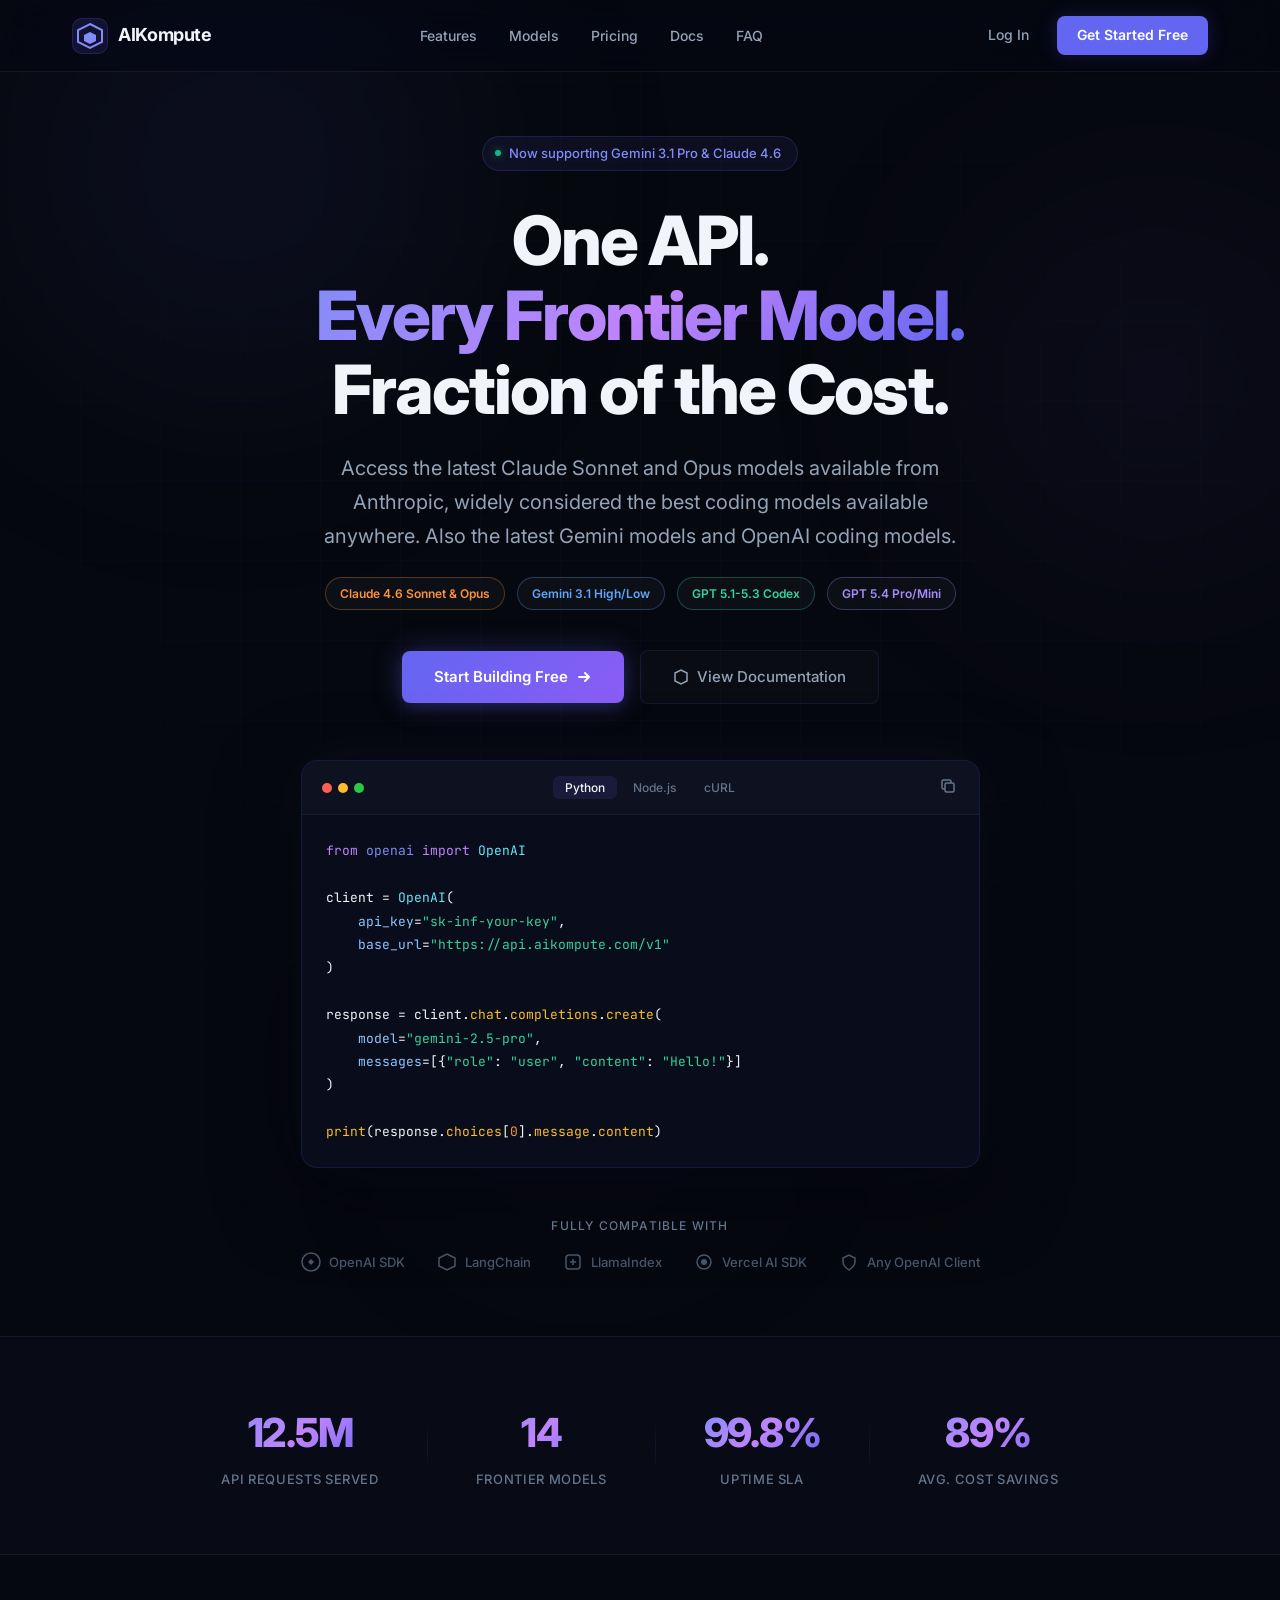
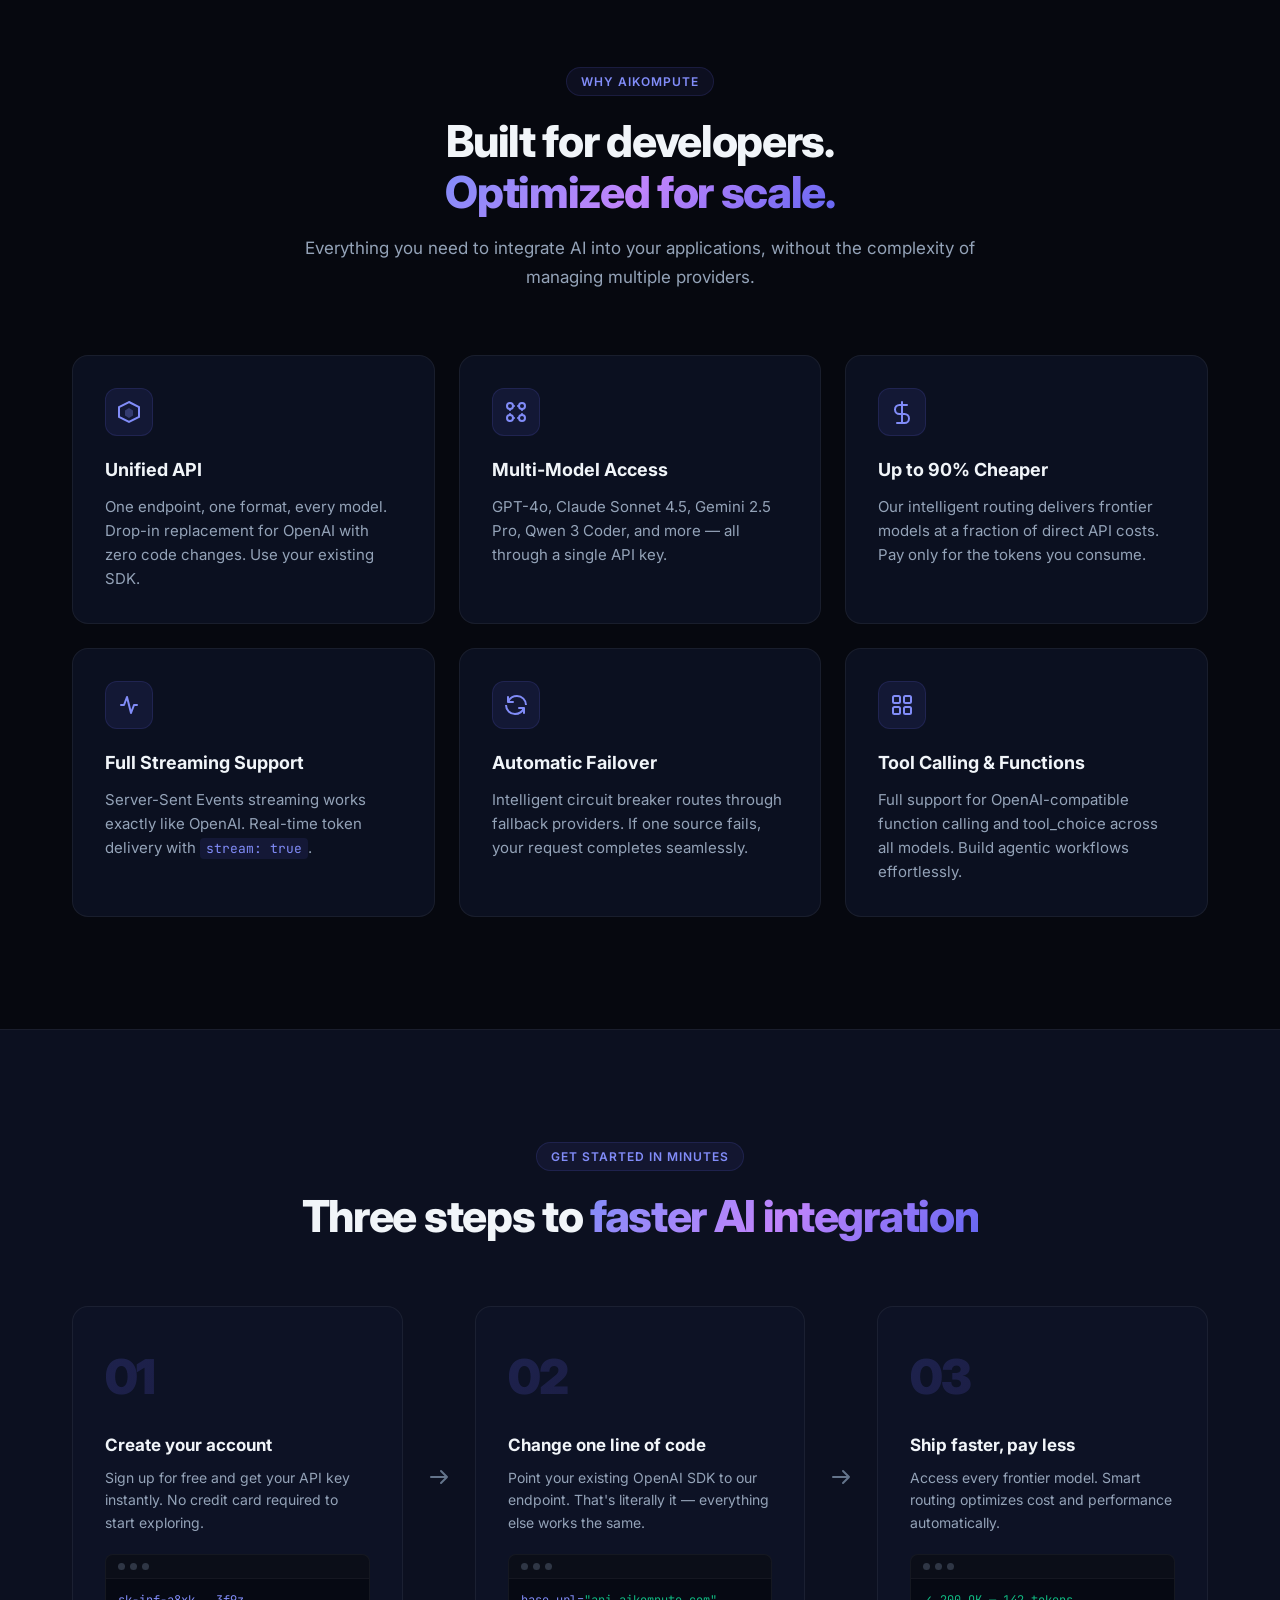
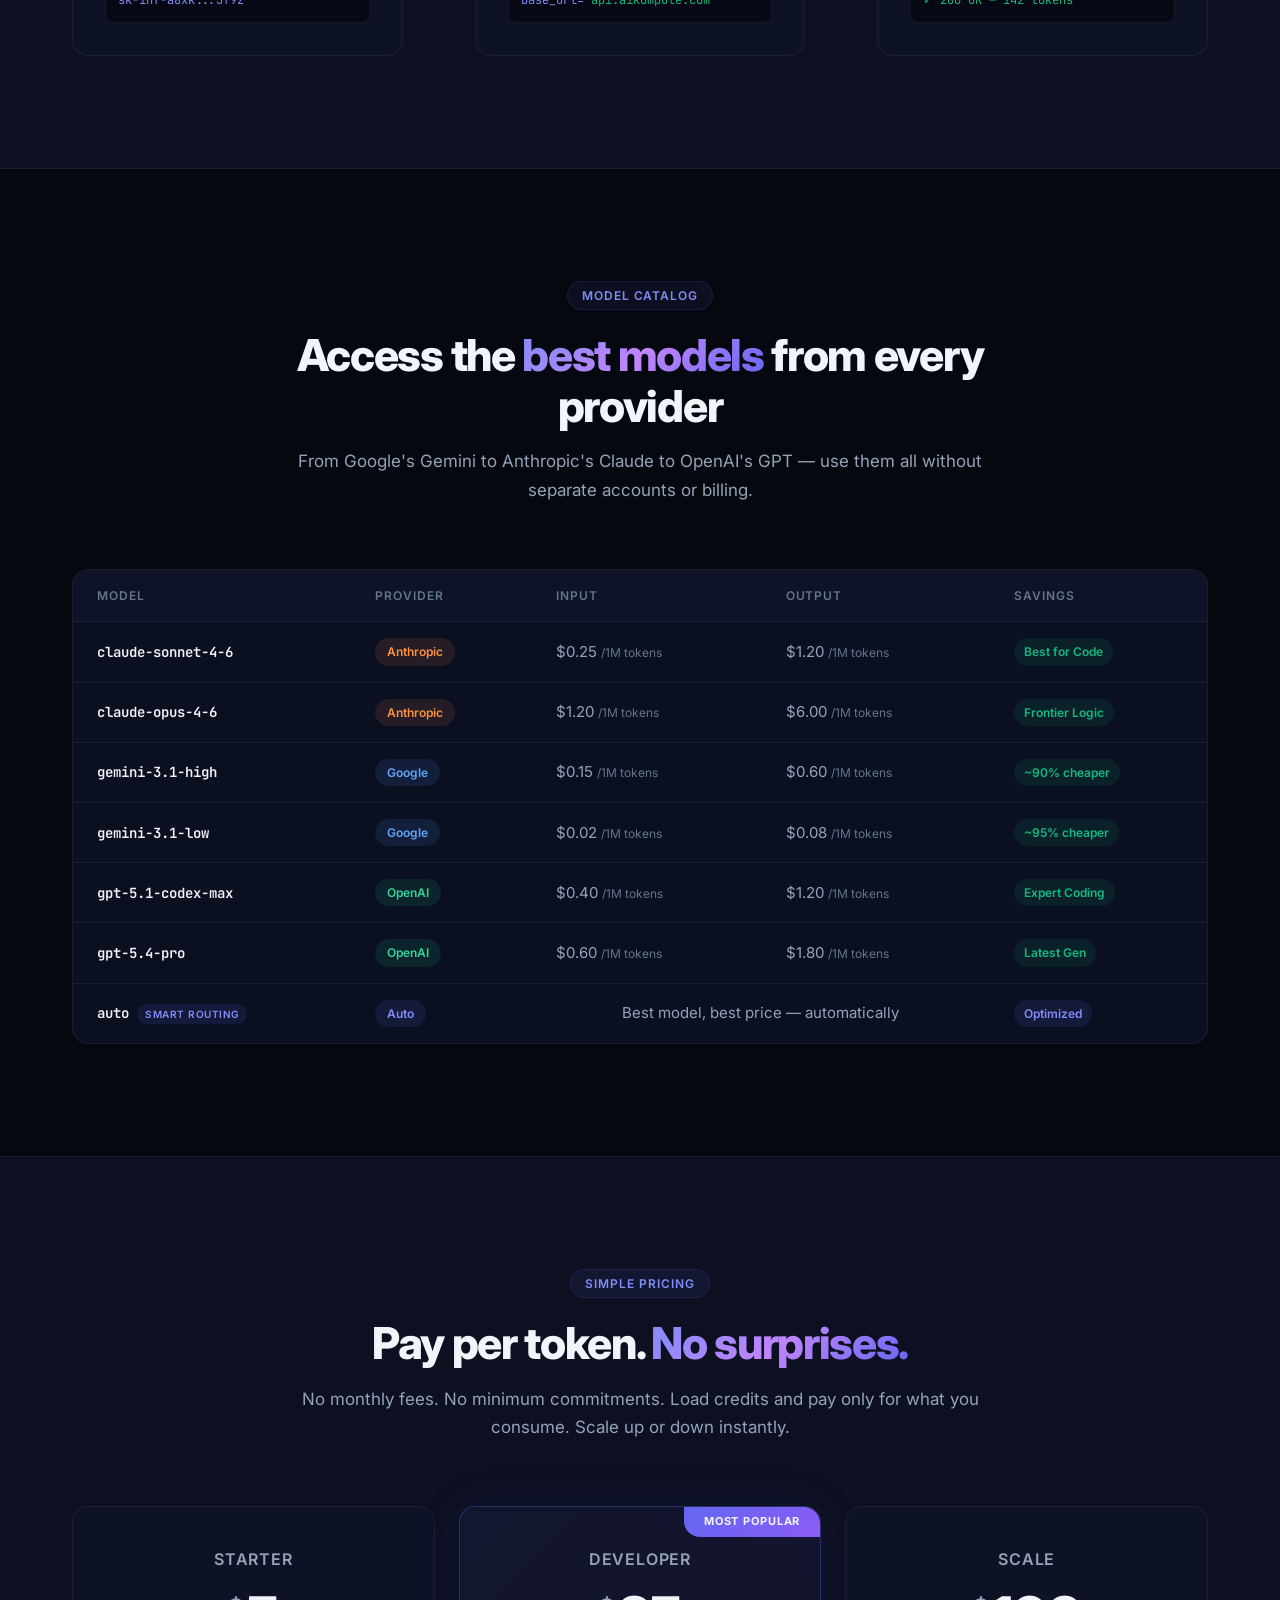
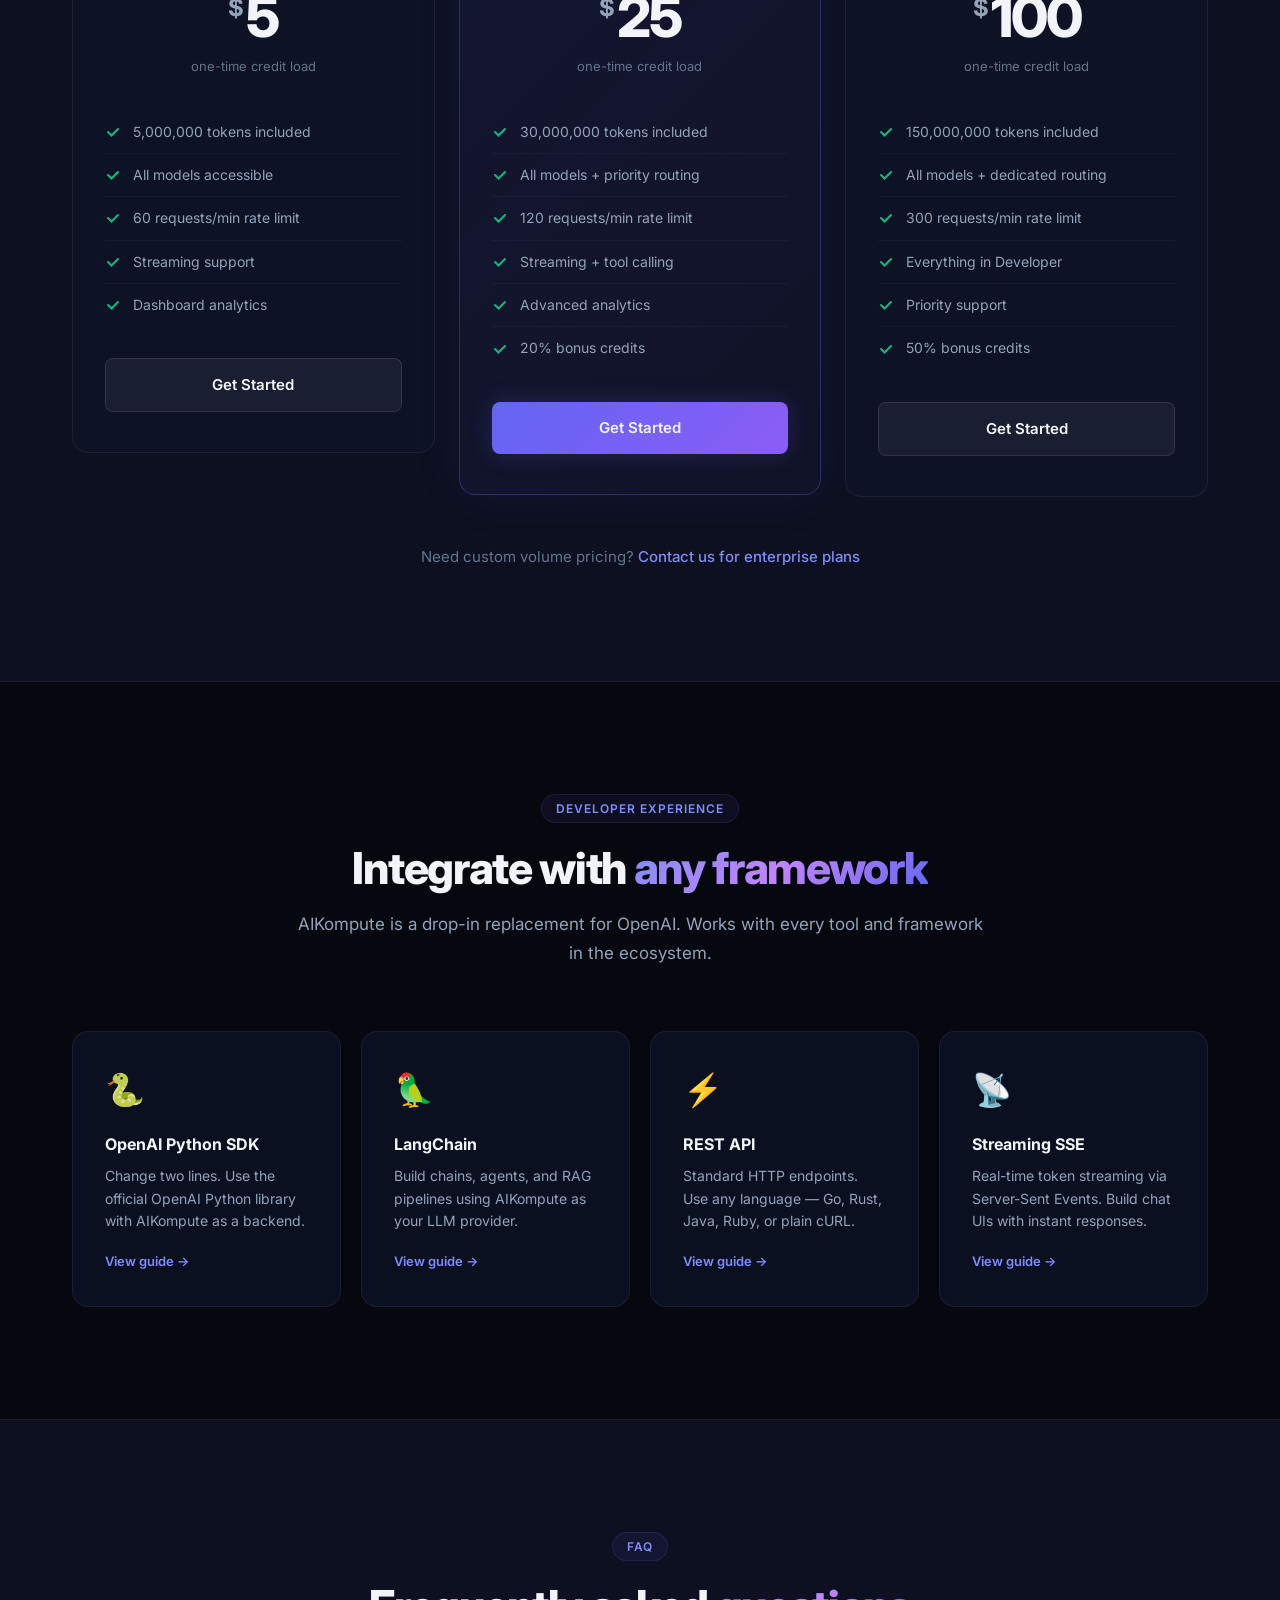
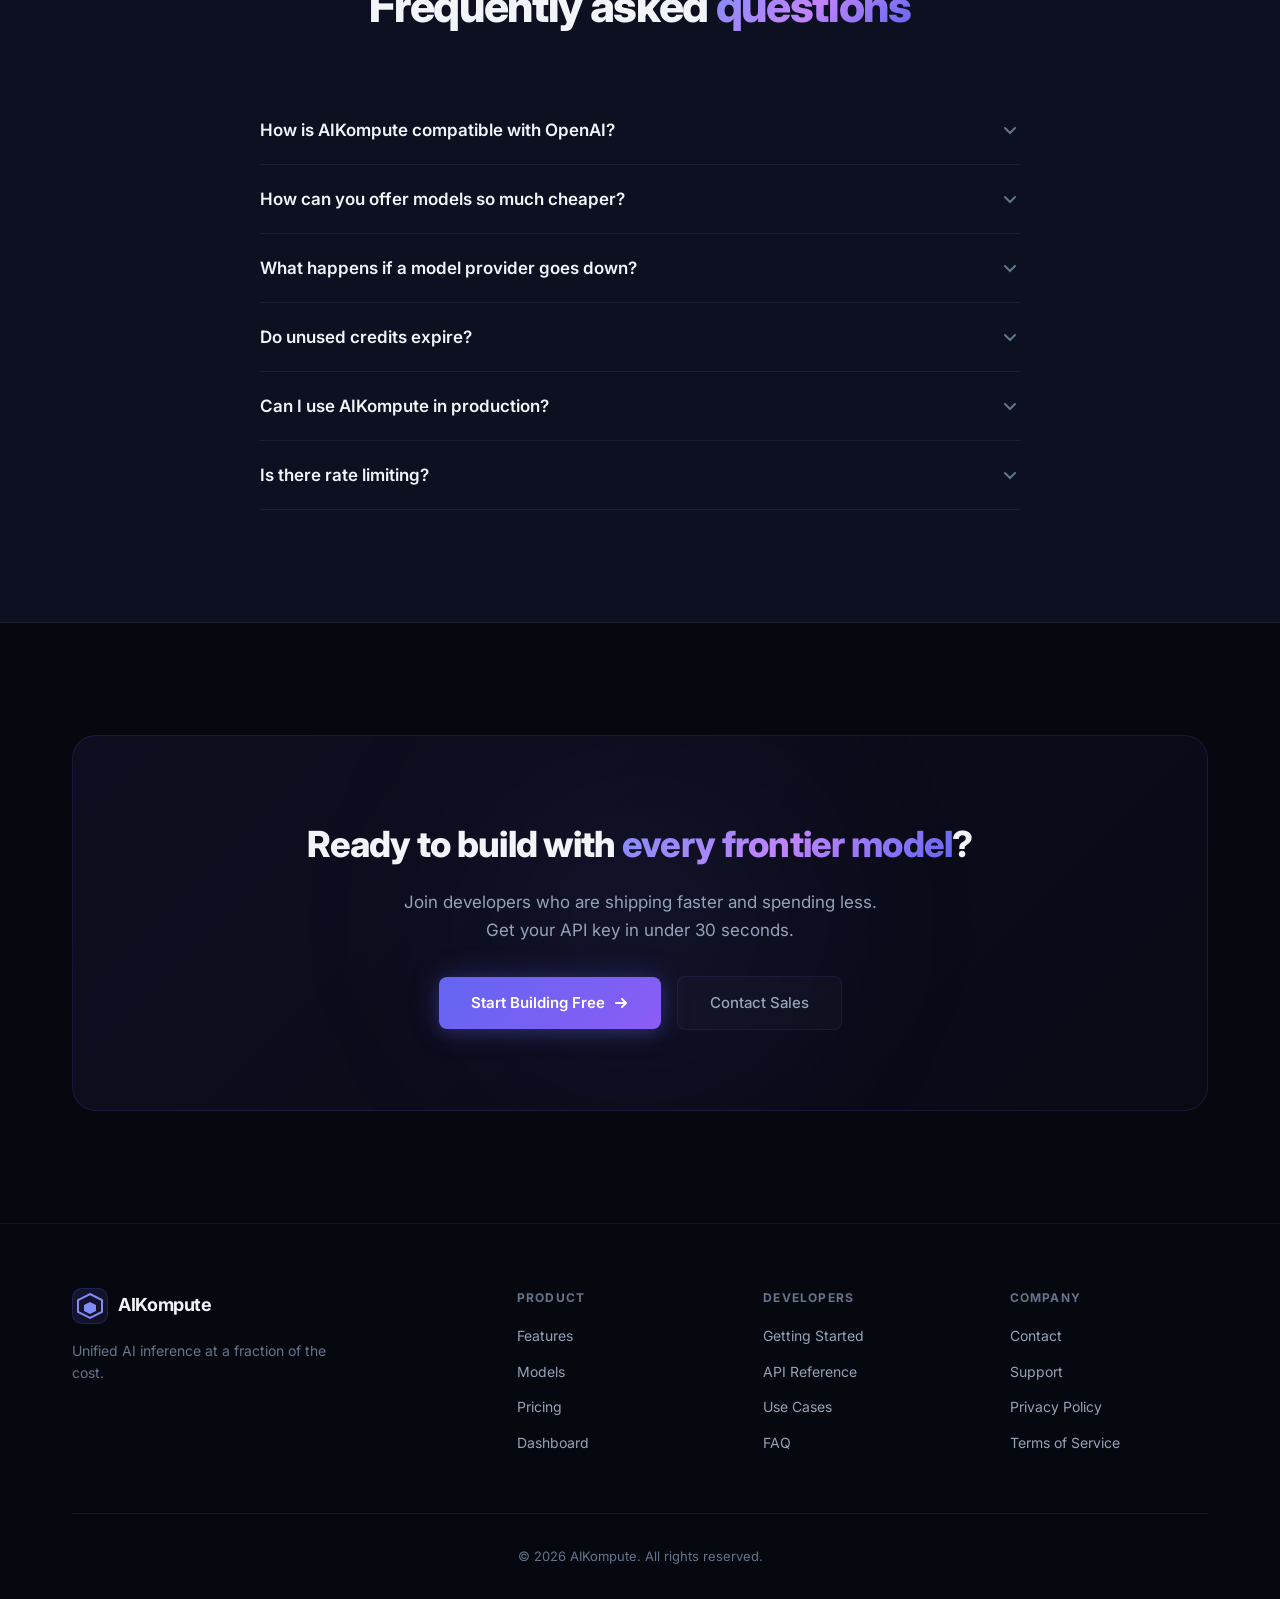
==== commit 16a73038: "docs: upgrade landing page models and hero text" ====
--- a/dashboard/index.html
+++ b/dashboard/index.html
@@ -67,9 +67,14 @@
                 Fraction of the Cost.
             </h1>
             <p class="hero-subtitle" id="hero-subtitle">
-                Access GPT-4o, Claude Sonnet, Gemini Pro, and more through a single, 
-                OpenAI-compatible API endpoint. No vendor lock-in. Pay only for the tokens you use.
+                Access the latest Claude Sonnet and Opus models available from Anthropic, widely considered the best coding models available anywhere. Also the latest Gemini models and OpenAI coding models.
             </p>
+            <div class="hero-model-chips" id="hero-model-chips">
+                <span class="model-chip anthropic">Claude 4.6 Sonnet & Opus</span>
+                <span class="model-chip google">Gemini 3.1 High/Low</span>
+                <span class="model-chip openai">GPT 5.1-5.3 Codex</span>
+                <span class="model-chip openai-max">GPT 5.4 Pro/Mini</span>
+            </div>
             <div class="hero-actions" id="hero-actions">
                 <a href="/signup" class="btn-hero-primary" id="hero-cta-primary">
                     Start Building Free
@@ -320,53 +325,46 @@
                     </thead>
                     <tbody>
                         <tr>
-                            <td><span class="model-name">gemini-2.5-pro</span></td>
+                            <td><span class="model-name">claude-sonnet-4-6</span></td>
+                            <td><span class="provider-badge anthropic">Anthropic</span></td>
+                            <td class="price">$0.25 <span class="per">/1M tokens</span></td>
+                            <td class="price">$1.20 <span class="per">/1M tokens</span></td>
+                            <td><span class="savings-badge">Best for Code</span></td>
+                        </tr>
+                        <tr>
+                            <td><span class="model-name">claude-opus-4-6</span></td>
+                            <td><span class="provider-badge anthropic">Anthropic</span></td>
+                            <td class="price">$1.20 <span class="per">/1M tokens</span></td>
+                            <td class="price">$6.00 <span class="per">/1M tokens</span></td>
+                            <td><span class="savings-badge">Frontier Logic</span></td>
+                        </tr>
+                        <tr>
+                            <td><span class="model-name">gemini-3.1-high</span></td>
                             <td><span class="provider-badge google">Google</span></td>
                             <td class="price">$0.15 <span class="per">/1M tokens</span></td>
                             <td class="price">$0.60 <span class="per">/1M tokens</span></td>
                             <td><span class="savings-badge">~90% cheaper</span></td>
                         </tr>
                         <tr>
-                            <td><span class="model-name">gemini-3.0-pro</span></td>
-                            <td><span class="provider-badge google">Google</span></td>
-                            <td class="price">$0.20 <span class="per">/1M tokens</span></td>
-                            <td class="price">$0.80 <span class="per">/1M tokens</span></td>
-                            <td><span class="savings-badge">~85% cheaper</span></td>
-                        </tr>
-                        <tr>
-                            <td><span class="model-name">claude-sonnet-4-5</span></td>
-                            <td><span class="provider-badge anthropic">Anthropic</span></td>
-                            <td class="price">$0.30 <span class="per">/1M tokens</span></td>
-                            <td class="price">$1.50 <span class="per">/1M tokens</span></td>
-                            <td><span class="savings-badge">~90% cheaper</span></td>
-                        </tr>
-                        <tr>
-                            <td><span class="model-name">claude-opus-4-5</span></td>
-                            <td><span class="provider-badge anthropic">Anthropic</span></td>
-                            <td class="price">$1.50 <span class="per">/1M tokens</span></td>
-                            <td class="price">$7.50 <span class="per">/1M tokens</span></td>
-                            <td><span class="savings-badge">~90% cheaper</span></td>
-                        </tr>
-                        <tr>
-                            <td><span class="model-name">gpt-4o</span></td>
-                            <td><span class="provider-badge openai">OpenAI</span></td>
-                            <td class="price">$0.50 <span class="per">/1M tokens</span></td>
-                            <td class="price">$1.50 <span class="per">/1M tokens</span></td>
-                            <td><span class="savings-badge">~80% cheaper</span></td>
-                        </tr>
-                        <tr>
-                            <td><span class="model-name">gemini-2.0-flash</span></td>
+                            <td><span class="model-name">gemini-3.1-low</span></td>
                             <td><span class="provider-badge google">Google</span></td>
                             <td class="price">$0.02 <span class="per">/1M tokens</span></td>
                             <td class="price">$0.08 <span class="per">/1M tokens</span></td>
                             <td><span class="savings-badge">~95% cheaper</span></td>
                         </tr>
                         <tr>
-                            <td><span class="model-name">qwen3-coder-plus</span></td>
-                            <td><span class="provider-badge alibaba">Alibaba</span></td>
-                            <td class="price">$0.10 <span class="per">/1M tokens</span></td>
+                            <td><span class="model-name">gpt-5.1-codex-max</span></td>
+                            <td><span class="provider-badge openai">OpenAI</span></td>
                             <td class="price">$0.40 <span class="per">/1M tokens</span></td>
-                            <td><span class="savings-badge">~85% cheaper</span></td>
+                            <td class="price">$1.20 <span class="per">/1M tokens</span></td>
+                            <td><span class="savings-badge">Expert Coding</span></td>
+                        </tr>
+                        <tr>
+                            <td><span class="model-name">gpt-5.4-pro</span></td>
+                            <td><span class="provider-badge openai">OpenAI</span></td>
+                            <td class="price">$0.60 <span class="per">/1M tokens</span></td>
+                            <td class="price">$1.80 <span class="per">/1M tokens</span></td>
+                            <td><span class="savings-badge">Latest Gen</span></td>
                         </tr>
                         <tr>
                             <td><span class="model-name">auto</span><span class="auto-tag">smart routing</span></td>
--- a/dashboard/landing.css
+++ b/dashboard/landing.css
@@ -229,10 +229,43 @@
 
 .hero-subtitle {
     font-size: clamp(1rem, 2vw, 1.25rem);
-    color: var(--text-secondary); max-width: 640px; margin: 0 auto 2.5rem;
+    color: var(--text-secondary); max-width: 640px; margin: 0 auto 1.5rem;
     line-height: 1.7;
     animation: fadeInUp 0.8s ease 0.2s both;
 }
+
+/* ---- Hero Model Chips ---- */
+.hero-model-chips {
+    display: flex;
+    justify-content: center;
+    gap: 0.75rem;
+    flex-wrap: wrap;
+    margin-bottom: 2.5rem;
+    animation: fadeInUp 0.8s ease 0.25s both;
+}
+
+.model-chip {
+    padding: 0.375rem 0.875rem;
+    border-radius: 100px;
+    font-size: 0.75rem;
+    font-weight: 600;
+    border: 1px solid rgba(255, 255, 255, 0.08);
+    background: rgba(255, 255, 255, 0.03);
+    color: var(--text-secondary);
+    transition: all 0.2s;
+}
+
+.model-chip:hover {
+    background: rgba(255, 255, 255, 0.06);
+    border-color: rgba(255, 255, 255, 0.15);
+    color: var(--text-primary);
+    transform: translateY(-1px);
+}
+
+.model-chip.anthropic { border-color: rgba(251, 146, 60, 0.3); color: #fb923c; }
+.model-chip.google { border-color: rgba(96, 165, 250, 0.3); color: #60a5fa; }
+.model-chip.openai { border-color: rgba(52, 211, 153, 0.3); color: #34d399; }
+.model-chip.openai-max { border-color: rgba(167, 139, 250, 0.3); color: #a78bfa; }
 
 .hero-actions {
     display: flex; align-items: center; justify-content: center; gap: 1rem;
